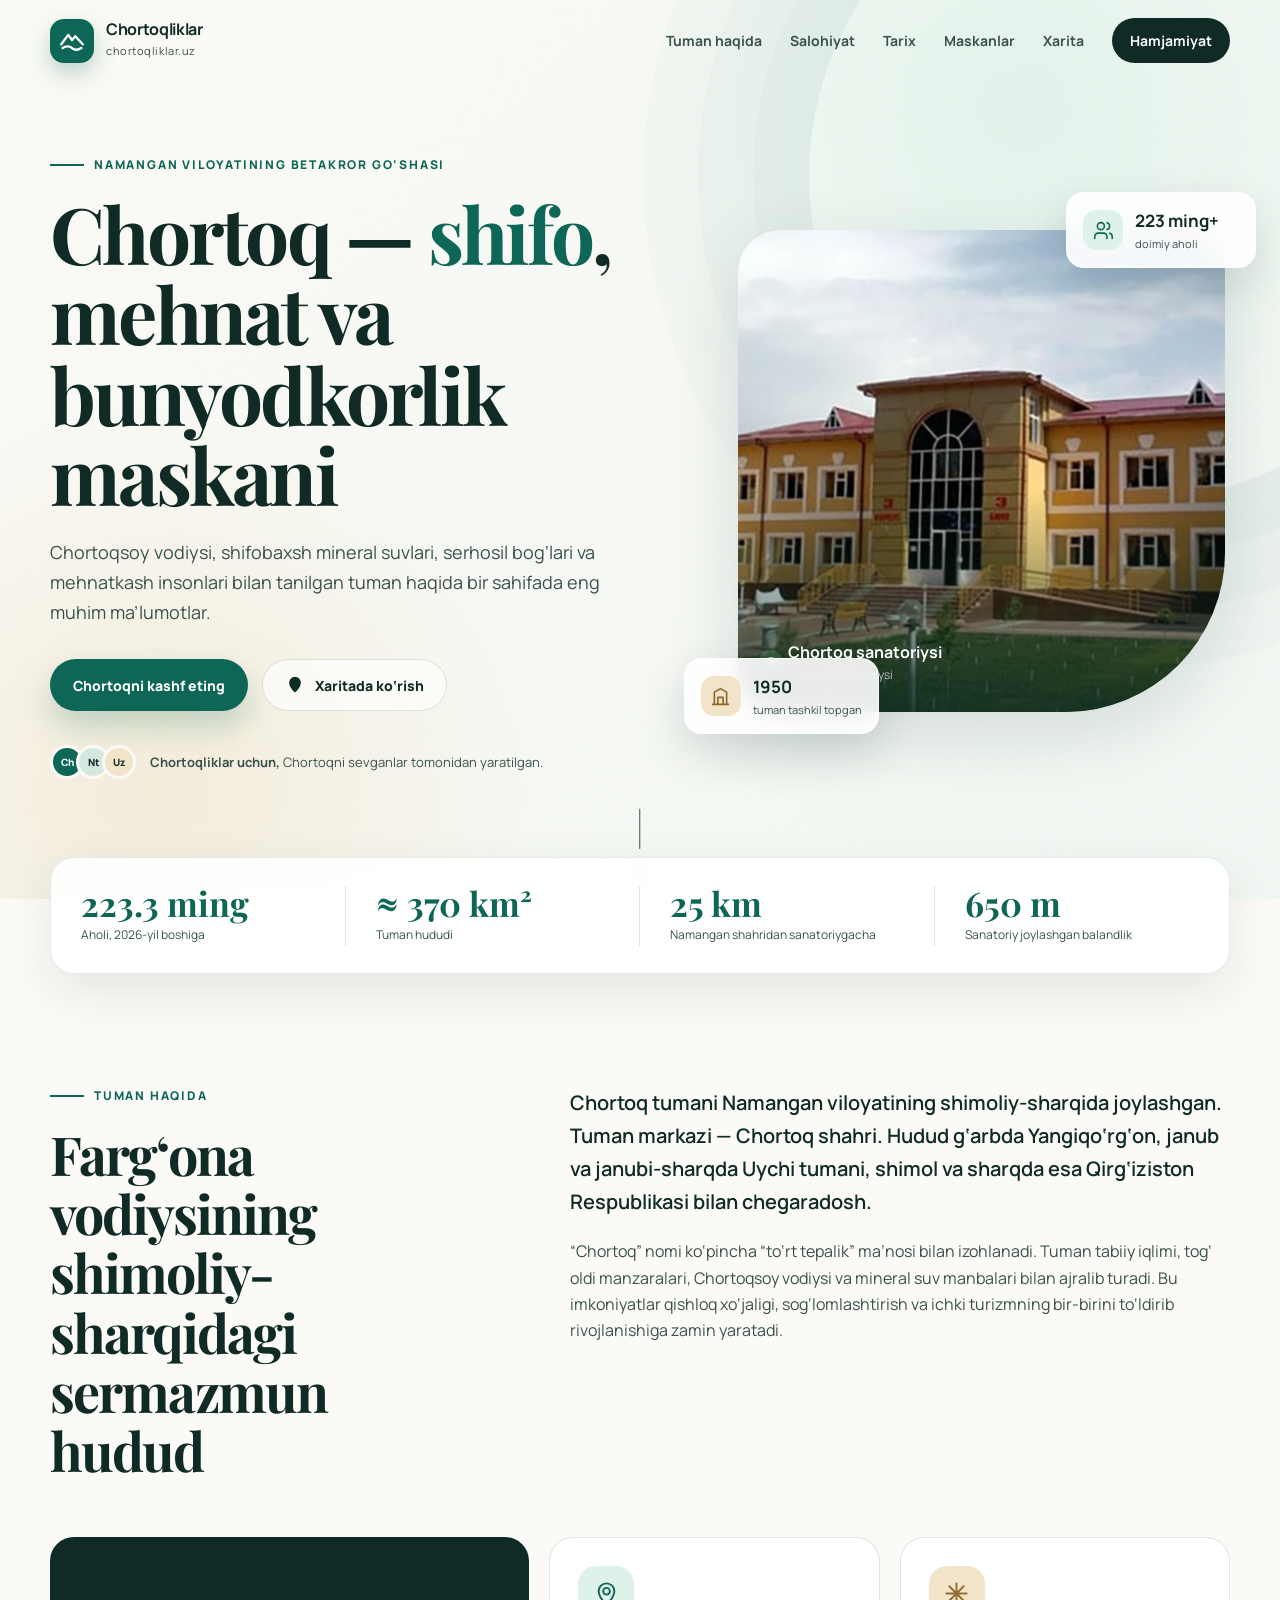
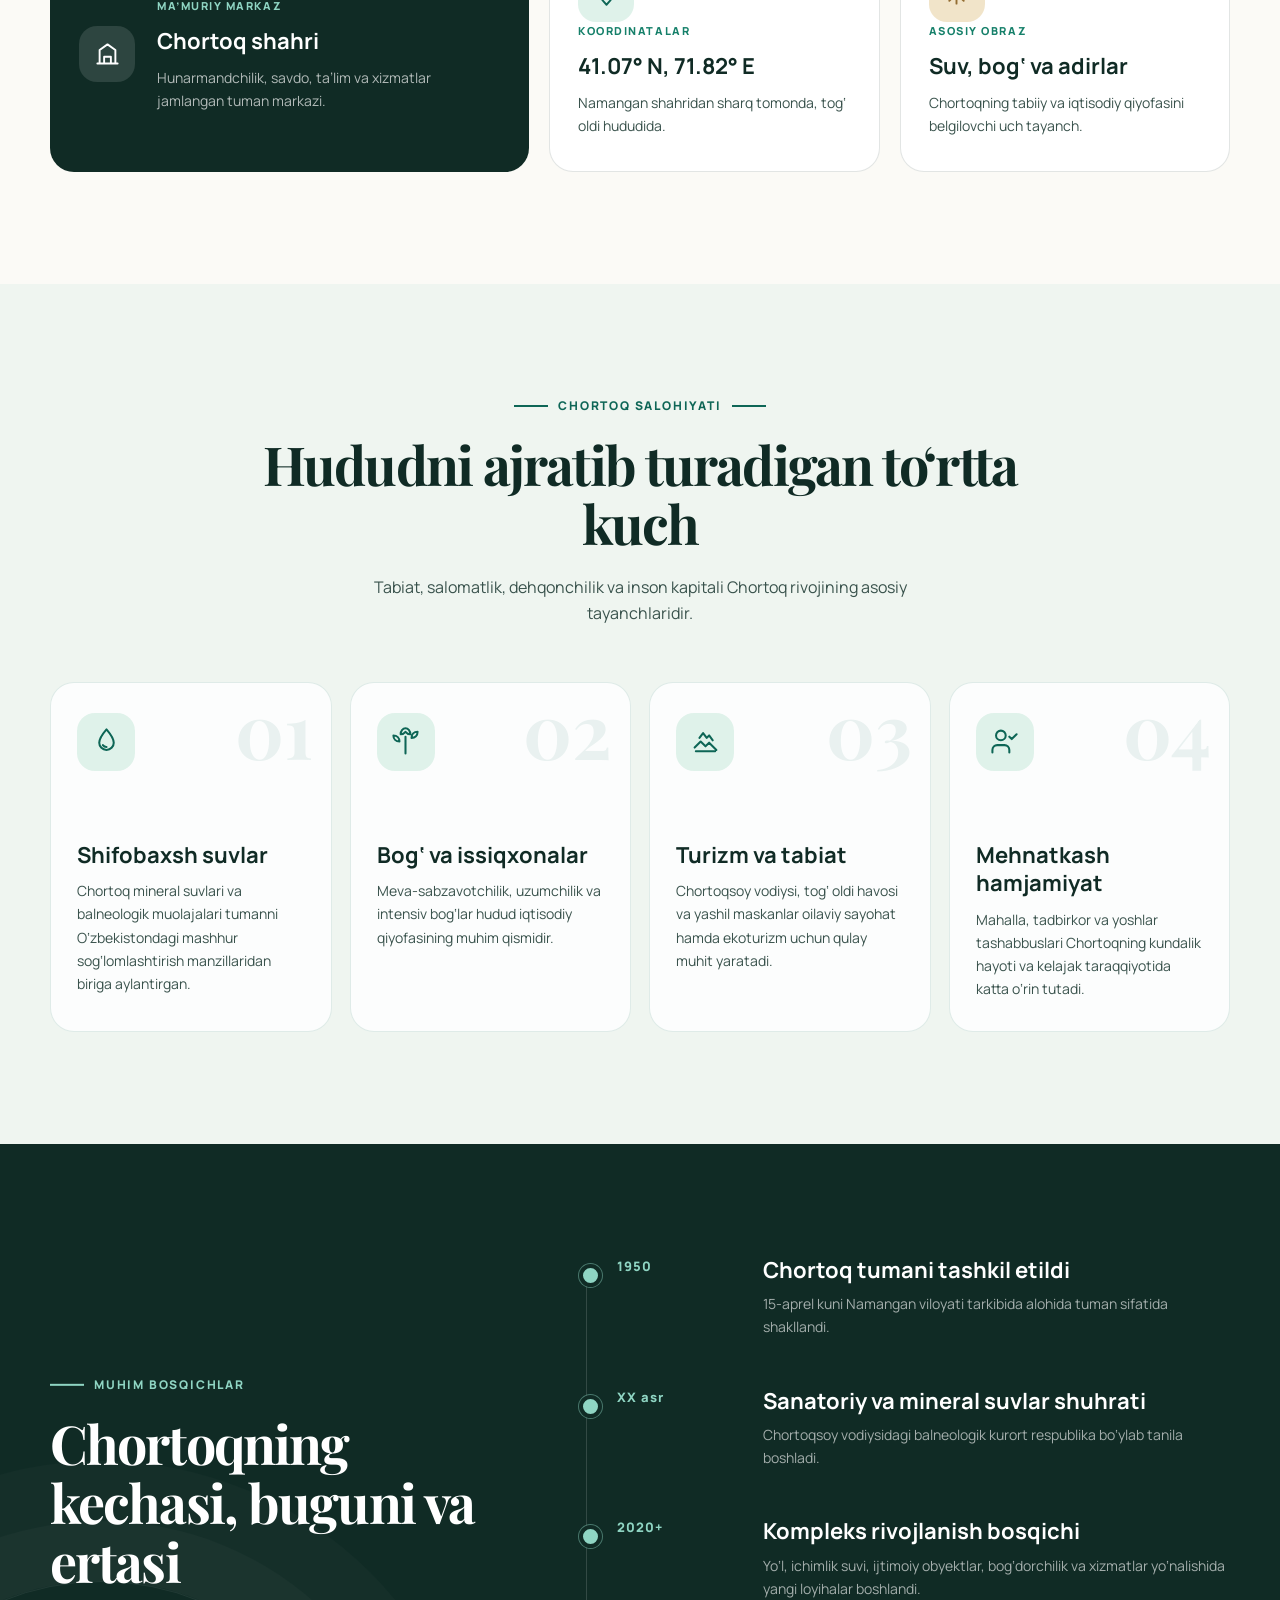
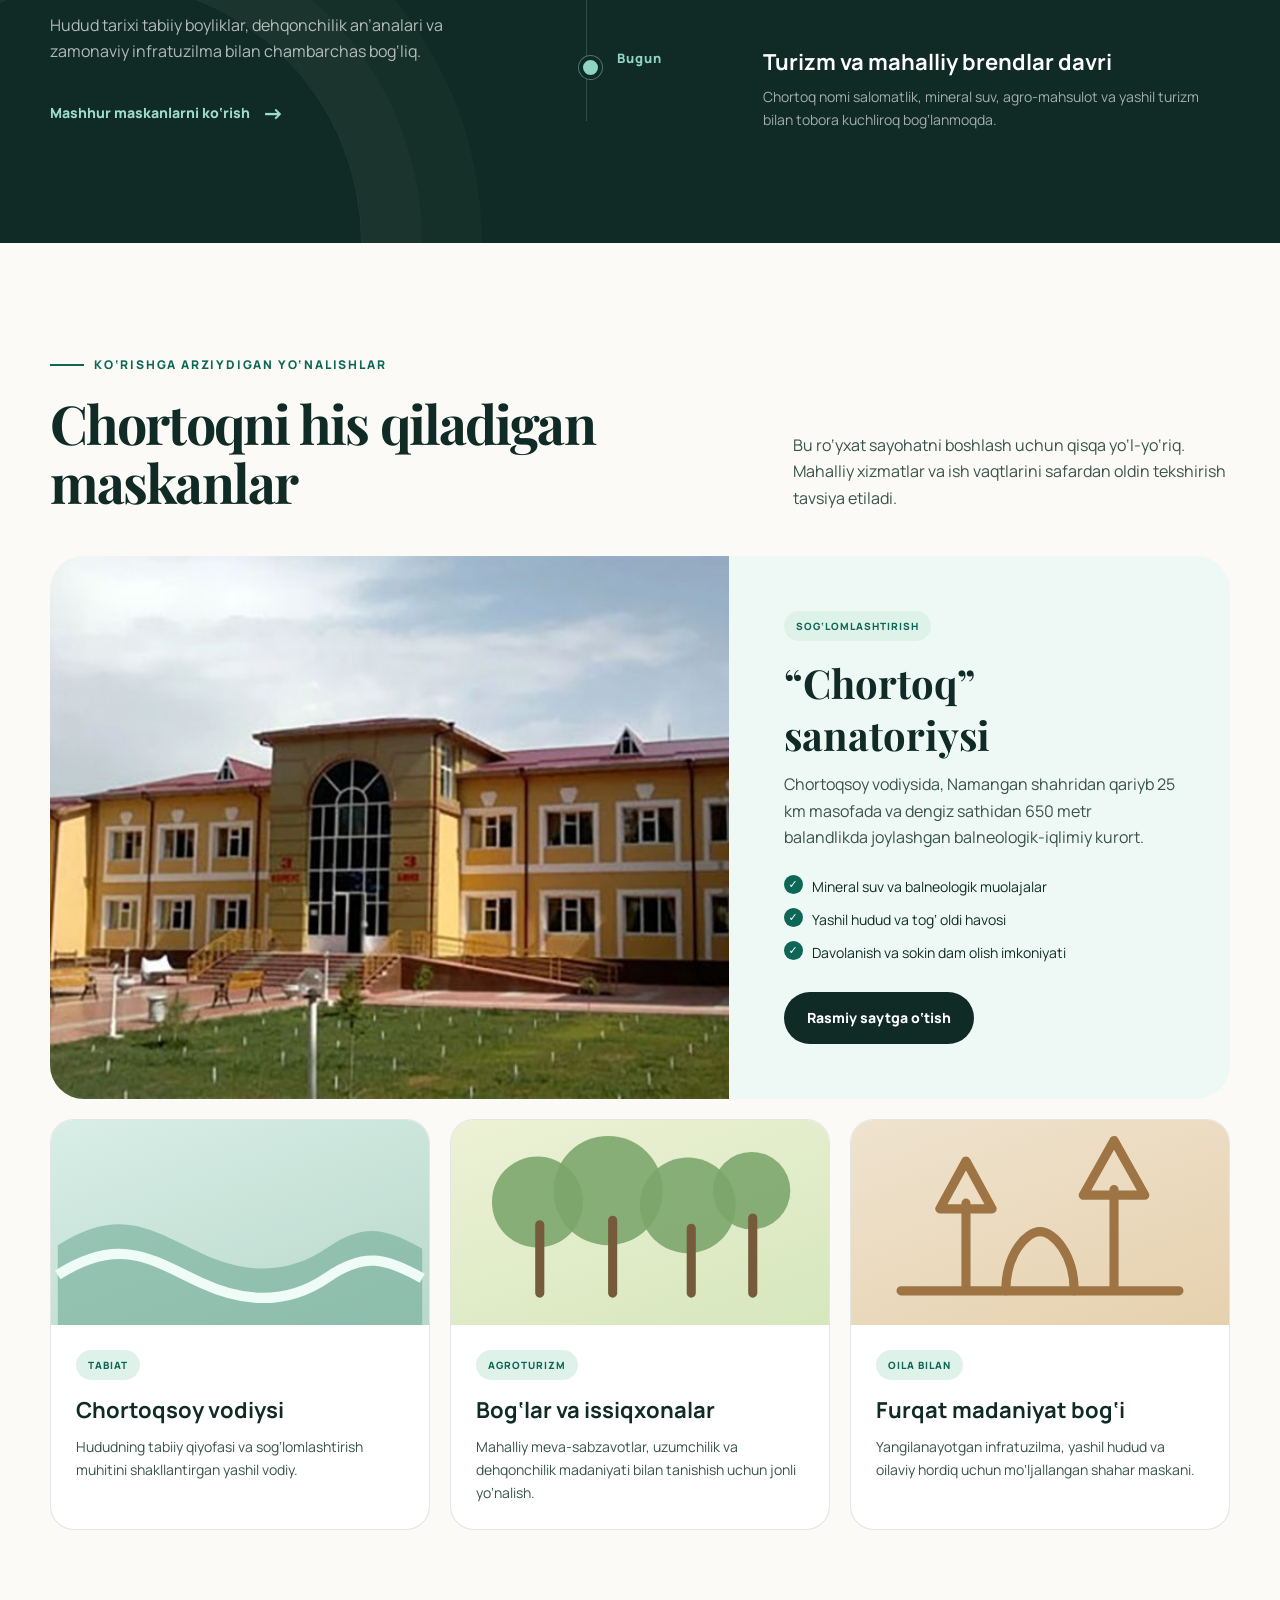
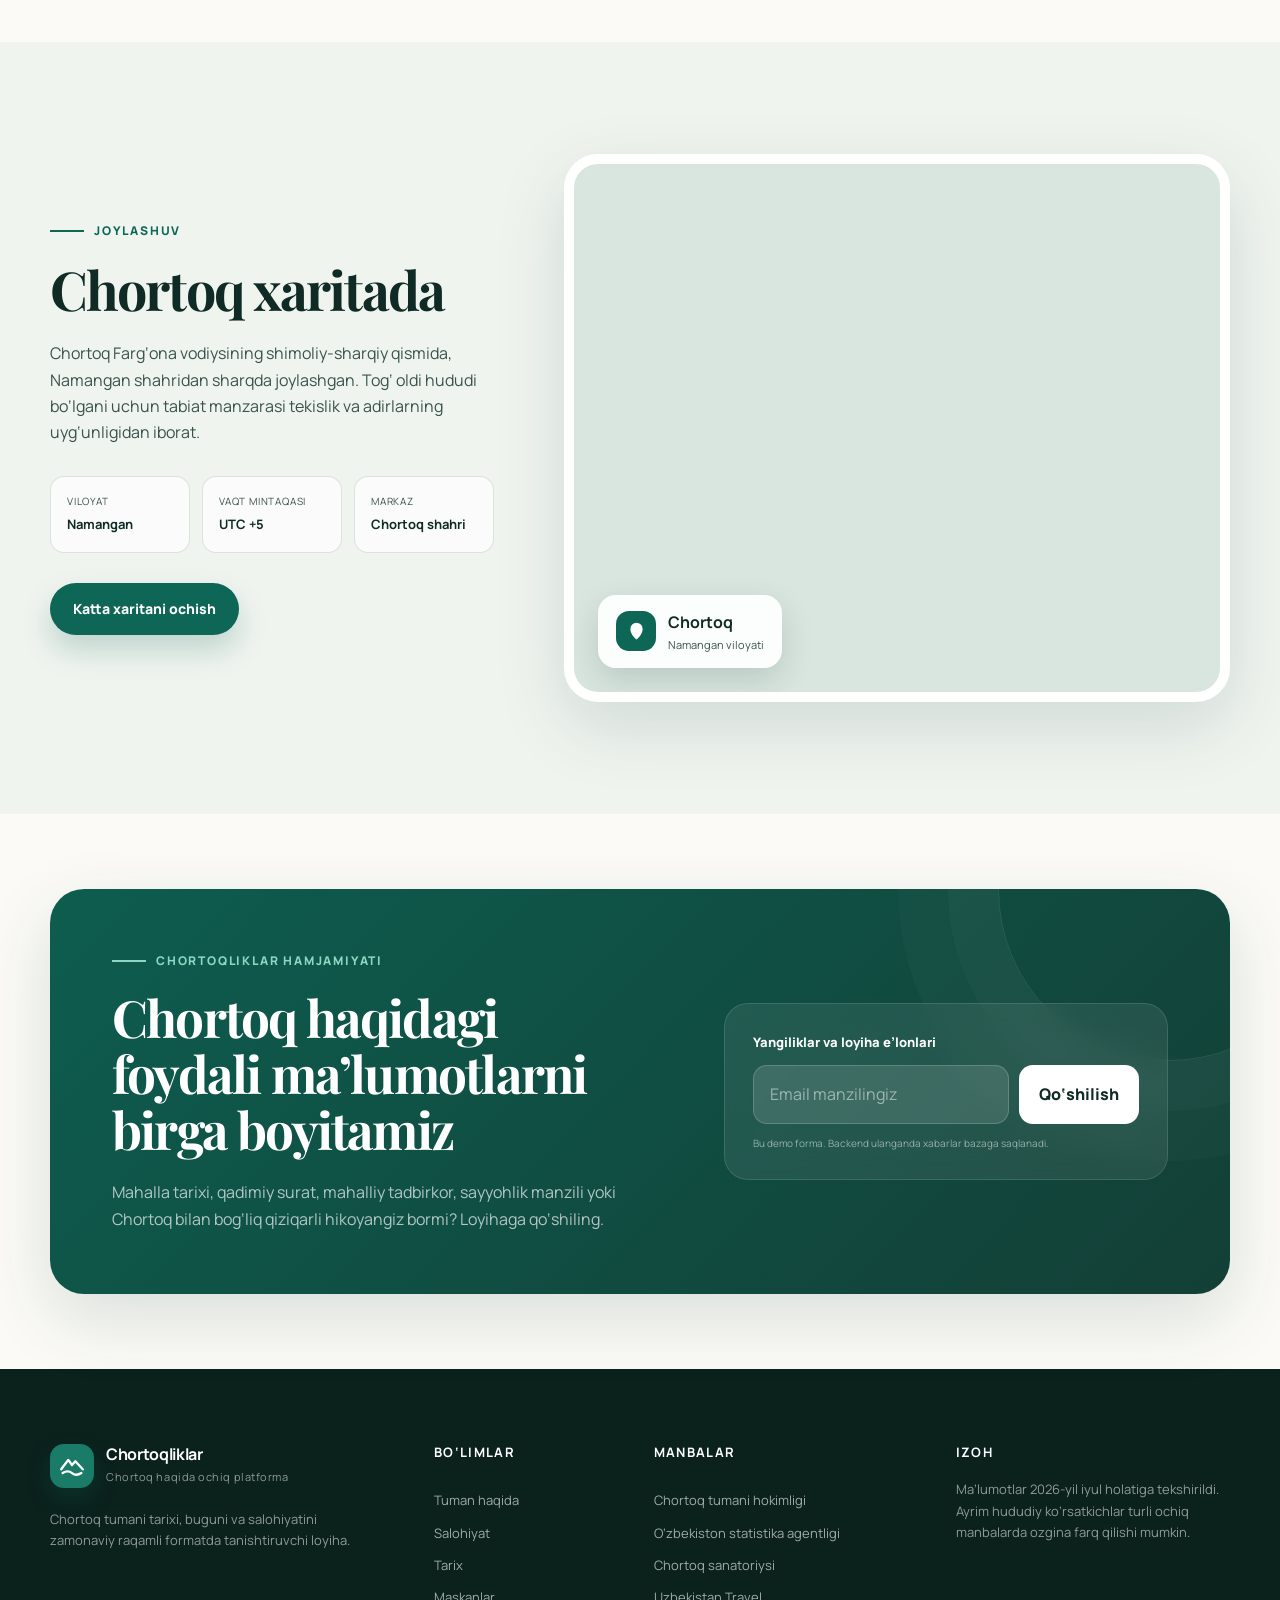
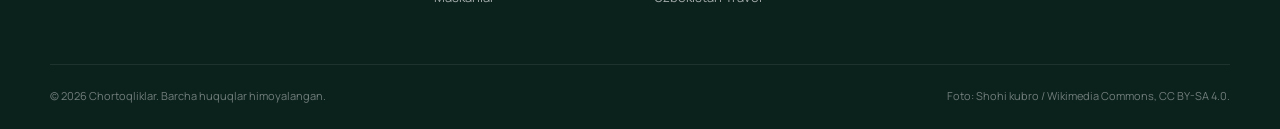
==== index.html @ 61271d11 "Add main functionality and styles for the website - Implement JavaScript for navigation toggle, scro" ====
<!doctype html>
<html lang="uz">
<head>
  <meta charset="utf-8" />
  <meta name="viewport" content="width=device-width, initial-scale=1" />
  <meta name="theme-color" content="#0e5d4f" />
  <meta name="description" content="Chortoq tumani haqida zamonaviy va ishonchli ma'lumotlar: tarix, tabiat, shifobaxsh maskanlar, iqtisodiy salohiyat va xarita." />
  <meta name="keywords" content="Chortoq, Chortoq tumani, Namangan, Chortoq sanatoriysi, Chortoq mineral suvi, chortoqliklar" />
  <meta property="og:title" content="Chortoqliklar — Chortoq tumani haqida" />
  <meta property="og:description" content="To‘rt adir bag‘ridagi shifo, mehnat va bunyodkorlik maskani." />
  <meta property="og:type" content="website" />
  <meta property="og:image" content="assets/chortoq-sanatorium.png" />
  <title>Chortoqliklar — Chortoq tumani</title>
  <link rel="icon" href="assets/favicon.svg" type="image/svg+xml" />
  <link rel="preconnect" href="https://fonts.googleapis.com" />
  <link rel="preconnect" href="https://fonts.gstatic.com" crossorigin />
  <link href="https://fonts.googleapis.com/css2?family=Manrope:wght@400;500;600;700;800&family=Playfair+Display:wght@600;700&display=swap" rel="stylesheet" />
  <link rel="stylesheet" href="styles.css" />
  <script type="application/ld+json">
  {
    "@context": "https://schema.org",
    "@type": "Place",
    "name": "Chortoq tumani",
    "description": "Namangan viloyatidagi tarixiy, agrar va sog‘lomlashtirish salohiyatiga ega tuman.",
    "geo": {
      "@type": "GeoCoordinates",
      "latitude": 41.0692,
      "longitude": 71.8237
    },
    "containedInPlace": {
      "@type": "AdministrativeArea",
      "name": "Namangan viloyati"
    }
  }
  </script>
</head>
<body>
  <a class="skip-link" href="#main">Asosiy qismga o‘tish</a>

  <header class="site-header" id="top">
    <div class="container nav-wrap">
      <a class="brand" href="#top" aria-label="Chortoqliklar bosh sahifa">
        <span class="brand-mark" aria-hidden="true">
          <svg viewBox="0 0 64 64" role="img">
            <path d="M9 39 24 19l8 11 7-8 16 17" fill="none" stroke="currentColor" stroke-width="5" stroke-linecap="round" stroke-linejoin="round"/>
            <path d="M12 47c8-5 14-5 20 0s12 5 20 0" fill="none" stroke="currentColor" stroke-width="5" stroke-linecap="round"/>
          </svg>
        </span>
        <span>
          <strong>Chortoqliklar</strong>
          <small>chortoqliklar.uz</small>
        </span>
      </a>

      <button class="nav-toggle" type="button" aria-label="Menyuni ochish" aria-expanded="false" aria-controls="site-nav">
        <span></span><span></span><span></span>
      </button>

      <nav class="site-nav" id="site-nav" aria-label="Asosiy navigatsiya">
        <a href="#haqida">Tuman haqida</a>
        <a href="#salohiyat">Salohiyat</a>
        <a href="#tarix">Tarix</a>
        <a href="#maskanlar">Maskanlar</a>
        <a href="#xarita">Xarita</a>
        <a class="nav-cta" href="#hamjamiyat">Hamjamiyat</a>
      </nav>
    </div>
  </header>

  <main id="main">
    <section class="hero section" aria-labelledby="hero-title">
      <div class="hero-noise" aria-hidden="true"></div>
      <div class="container hero-grid">
        <div class="hero-copy reveal">
          <div class="eyebrow"><span></span> Namangan viloyatining betakror go‘shasi</div>
          <h1 id="hero-title">Chortoq — <em>shifo</em>, mehnat va bunyodkorlik maskani</h1>
          <p class="hero-lead">
            Chortoqsoy vodiysi, shifobaxsh mineral suvlari, serhosil bog‘lari va mehnatkash insonlari bilan tanilgan tuman haqida bir sahifada eng muhim ma’lumotlar.
          </p>
          <div class="hero-actions">
            <a class="button button-primary" href="#haqida">Chortoqni kashf eting</a>
            <a class="button button-ghost" href="#xarita">
              <svg viewBox="0 0 24 24" aria-hidden="true"><path d="M12 21s7-5.3 7-12A7 7 0 1 0 5 9c0 6.7 7 12 7 12Zm0-9a3 3 0 1 0 0-6 3 3 0 0 0 0 6Z"/></svg>
              Xaritada ko‘rish
            </a>
          </div>
          <div class="hero-note">
            <div class="avatar-stack" aria-hidden="true">
              <span>Ch</span><span>Nt</span><span>Uz</span>
            </div>
            <p><strong>Chortoqliklar uchun,</strong> Chortoqni sevganlar tomonidan yaratilgan.</p>
          </div>
        </div>

        <div class="hero-visual reveal delay-1">
          <div class="photo-frame">
            <img src="assets/chortoq-sanatorium.png" alt="Chortoq sanatoriysi binosi" width="863" height="485" />
            <div class="photo-gradient"></div>
            <div class="photo-caption">
              <span class="caption-dot"></span>
              <div><strong>Chortoq sanatoriysi</strong><small>Chortoqsoy vodiysi</small></div>
            </div>
          </div>
          <div class="floating-card card-population">
            <span class="floating-icon">
              <svg viewBox="0 0 24 24" aria-hidden="true"><path d="M16 21v-2a4 4 0 0 0-4-4H6a4 4 0 0 0-4 4v2M9 11a4 4 0 1 0 0-8 4 4 0 0 0 0 8Zm13 10v-2a4 4 0 0 0-3-3.87M16 3.13a4 4 0 0 1 0 7.75"/></svg>
            </span>
            <span><strong>223 ming+</strong><small>doimiy aholi</small></span>
          </div>
          <div class="floating-card card-founded">
            <span class="floating-icon sand">
              <svg viewBox="0 0 24 24" aria-hidden="true"><path d="M3 21h18M5 21V7l7-4 7 4v14M9 21v-8h6v8"/></svg>
            </span>
            <span><strong>1950</strong><small>tuman tashkil topgan</small></span>
          </div>
        </div>
      </div>
      <div class="hero-scroll" aria-hidden="true"><span></span> pastga</div>
    </section>

    <section class="stats" aria-label="Chortoq qisqa raqamlarda">
      <div class="container stats-grid">
        <article class="stat reveal">
          <span class="stat-number" data-count="223.3" data-suffix=" ming">0</span>
          <p>Aholi, 2026-yil boshiga</p>
        </article>
        <article class="stat reveal delay-1">
          <span class="stat-number" data-count="370" data-prefix="≈ " data-suffix=" km²">0</span>
          <p>Tuman hududi</p>
        </article>
        <article class="stat reveal delay-2">
          <span class="stat-number" data-count="25" data-suffix=" km">0</span>
          <p>Namangan shahridan sanatoriygacha</p>
        </article>
        <article class="stat reveal delay-3">
          <span class="stat-number" data-count="650" data-suffix=" m">0</span>
          <p>Sanatoriy joylashgan balandlik</p>
        </article>
      </div>
    </section>

    <section class="section about" id="haqida">
      <div class="container split-grid">
        <div class="section-heading reveal">
          <div class="eyebrow"><span></span> Tuman haqida</div>
          <h2>Farg‘ona vodiysining shimoliy-sharqidagi sermazmun hudud</h2>
        </div>
        <div class="about-copy reveal delay-1">
          <p class="lead-copy">
            Chortoq tumani Namangan viloyatining shimoliy-sharqida joylashgan. Tuman markazi — Chortoq shahri. Hudud g‘arbda Yangiqo‘rg‘on, janub va janubi-sharqda Uychi tumani, shimol va sharqda esa Qirg‘iziston Respublikasi bilan chegaradosh.
          </p>
          <p>
            “Chortoq” nomi ko‘pincha “to‘rt tepalik” ma’nosi bilan izohlanadi. Tuman tabiiy iqlimi, tog‘ oldi manzaralari, Chortoqsoy vodiysi va mineral suv manbalari bilan ajralib turadi. Bu imkoniyatlar qishloq xo‘jaligi, sog‘lomlashtirish va ichki turizmning bir-birini to‘ldirib rivojlanishiga zamin yaratadi.
          </p>
        </div>
      </div>

      <div class="container profile-grid">
        <article class="profile-card profile-main reveal">
          <div class="profile-icon">
            <svg viewBox="0 0 24 24" aria-hidden="true"><path d="M3 20h18M5 20V8l7-5 7 5v12M9 20v-6h6v6"/></svg>
          </div>
          <div>
            <span class="kicker">Ma’muriy markaz</span>
            <h3>Chortoq shahri</h3>
            <p>Hunarmandchilik, savdo, ta’lim va xizmatlar jamlangan tuman markazi.</p>
          </div>
        </article>
        <article class="profile-card reveal delay-1">
          <div class="profile-icon mint">
            <svg viewBox="0 0 24 24" aria-hidden="true"><path d="M12 22c4-4 7-7.6 7-12A7 7 0 1 0 5 10c0 4.4 3 8 7 12Zm0-9a3 3 0 1 0 0-6 3 3 0 0 0 0 6Z"/></svg>
          </div>
          <span class="kicker">Koordinatalar</span>
          <h3>41.07° N, 71.82° E</h3>
          <p>Namangan shahridan sharq tomonda, tog‘ oldi hududida.</p>
        </article>
        <article class="profile-card reveal delay-2">
          <div class="profile-icon gold">
            <svg viewBox="0 0 24 24" aria-hidden="true"><path d="M12 3v18M3 12h18M5.6 5.6l12.8 12.8M18.4 5.6 5.6 18.4"/></svg>
          </div>
          <span class="kicker">Asosiy obraz</span>
          <h3>Suv, bog‘ va adirlar</h3>
          <p>Chortoqning tabiiy va iqtisodiy qiyofasini belgilovchi uch tayanch.</p>
        </article>
      </div>
    </section>

    <section class="section potential" id="salohiyat">
      <div class="container">
        <div class="center-heading reveal">
          <div class="eyebrow centered"><span></span> Chortoq salohiyati <span></span></div>
          <h2>Hududni ajratib turadigan to‘rtta kuch</h2>
          <p>Tabiat, salomatlik, dehqonchilik va inson kapitali Chortoq rivojining asosiy tayanchlaridir.</p>
        </div>

        <div class="feature-grid">
          <article class="feature-card reveal">
            <div class="feature-number">01</div>
            <div class="feature-icon">
              <svg viewBox="0 0 24 24" aria-hidden="true"><path d="M12 2c3.5 4.1 6 7.4 6 11a6 6 0 1 1-12 0c0-3.6 2.5-6.9 6-11Z"/><path d="M9 15c.7 1 1.7 1.5 3 1.5"/></svg>
            </div>
            <h3>Shifobaxsh suvlar</h3>
            <p>Chortoq mineral suvlari va balneologik muolajalari tumanni O‘zbekistondagi mashhur sog‘lomlashtirish manzillaridan biriga aylantirgan.</p>
          </article>

          <article class="feature-card reveal delay-1">
            <div class="feature-number">02</div>
            <div class="feature-icon">
              <svg viewBox="0 0 24 24" aria-hidden="true"><path d="M12 22V8M7 12c-3 0-5-2-5-5 3 0 5 2 5 5Zm10-3c3 0 5-2 5-5-3 0-5 2-5 5ZM8 6c0-3 2-5 4-5 2 0 4 2 4 5-2 0-3-.7-4-2-1 1.3-2 2-4 2Z"/></svg>
            </div>
            <h3>Bog‘ va issiqxonalar</h3>
            <p>Meva-sabzavotchilik, uzumchilik va intensiv bog‘lar hudud iqtisodiy qiyofasining muhim qismidir.</p>
          </article>

          <article class="feature-card reveal delay-2">
            <div class="feature-number">03</div>
            <div class="feature-icon">
              <svg viewBox="0 0 24 24" aria-hidden="true"><path d="m3 17 5-5 4 4 3-3 6 6M4 20h16M7 9l3-4 3 4 2-2 3 4"/></svg>
            </div>
            <h3>Turizm va tabiat</h3>
            <p>Chortoqsoy vodiysi, tog‘ oldi havosi va yashil maskanlar oilaviy sayohat hamda ekoturizm uchun qulay muhit yaratadi.</p>
          </article>

          <article class="feature-card reveal delay-3">
            <div class="feature-number">04</div>
            <div class="feature-icon">
              <svg viewBox="0 0 24 24" aria-hidden="true"><path d="M16 21v-2a4 4 0 0 0-4-4H6a4 4 0 0 0-4 4v2M9 11a4 4 0 1 0 0-8 4 4 0 0 0 0 8Zm7-3 2 2 4-4"/></svg>
            </div>
            <h3>Mehnatkash hamjamiyat</h3>
            <p>Mahalla, tadbirkor va yoshlar tashabbuslari Chortoqning kundalik hayoti va kelajak taraqqiyotida katta o‘rin tutadi.</p>
          </article>
        </div>
      </div>
    </section>

    <section class="section history" id="tarix">
      <div class="container history-grid">
        <div class="history-intro reveal">
          <div class="eyebrow light"><span></span> Muhim bosqichlar</div>
          <h2>Chortoqning kechasi, buguni va ertasi</h2>
          <p>Hudud tarixi tabiiy boyliklar, dehqonchilik an’analari va zamonaviy infratuzilma bilan chambarchas bog‘liq.</p>
          <a class="text-link" href="#maskanlar">Mashhur maskanlarni ko‘rish <span>→</span></a>
        </div>

        <div class="timeline">
          <article class="timeline-item reveal">
            <span class="timeline-year">1950</span>
            <div>
              <h3>Chortoq tumani tashkil etildi</h3>
              <p>15-aprel kuni Namangan viloyati tarkibida alohida tuman sifatida shakllandi.</p>
            </div>
          </article>
          <article class="timeline-item reveal delay-1">
            <span class="timeline-year">XX asr</span>
            <div>
              <h3>Sanatoriy va mineral suvlar shuhrati</h3>
              <p>Chortoqsoy vodiysidagi balneologik kurort respublika bo‘ylab tanila boshladi.</p>
            </div>
          </article>
          <article class="timeline-item reveal delay-2">
            <span class="timeline-year">2020+</span>
            <div>
              <h3>Kompleks rivojlanish bosqichi</h3>
              <p>Yo‘l, ichimlik suvi, ijtimoiy obyektlar, bog‘dorchilik va xizmatlar yo‘nalishida yangi loyihalar boshlandi.</p>
            </div>
          </article>
          <article class="timeline-item reveal delay-3">
            <span class="timeline-year">Bugun</span>
            <div>
              <h3>Turizm va mahalliy brendlar davri</h3>
              <p>Chortoq nomi salomatlik, mineral suv, agro-mahsulot va yashil turizm bilan tobora kuchliroq bog‘lanmoqda.</p>
            </div>
          </article>
        </div>
      </div>
    </section>

    <section class="section places" id="maskanlar">
      <div class="container">
        <div class="section-heading inline-heading reveal">
          <div>
            <div class="eyebrow"><span></span> Ko‘rishga arziydigan yo‘nalishlar</div>
            <h2>Chortoqni his qiladigan maskanlar</h2>
          </div>
          <p>Bu ro‘yxat sayohatni boshlash uchun qisqa yo‘l-yo‘riq. Mahalliy xizmatlar va ish vaqtlarini safardan oldin tekshirish tavsiya etiladi.</p>
        </div>

        <article class="sanatorium-feature reveal">
          <div class="sanatorium-image">
            <img src="assets/chortoq-sanatorium.png" alt="Chortoq sanatoriysi hovlisi va asosiy bino" loading="lazy" width="863" height="485" />
          </div>
          <div class="sanatorium-copy">
            <span class="place-tag">Sog‘lomlashtirish</span>
            <h3>“Chortoq” sanatoriysi</h3>
            <p>Chortoqsoy vodiysida, Namangan shahridan qariyb 25 km masofada va dengiz sathidan 650 metr balandlikda joylashgan balneologik-iqlimiy kurort.</p>
            <ul class="check-list">
              <li>Mineral suv va balneologik muolajalar</li>
              <li>Yashil hudud va tog‘ oldi havosi</li>
              <li>Davolanish va sokin dam olish imkoniyati</li>
            </ul>
            <a class="button button-dark" href="https://www.chortoqsan.uz/" target="_blank" rel="noopener">Rasmiy saytga o‘tish</a>
          </div>
        </article>

        <div class="place-grid">
          <article class="place-card reveal">
            <div class="place-art river" aria-hidden="true">
              <svg viewBox="0 0 320 180"><path d="M0 110c55-35 83-13 126 7s79 17 111-5 51-17 83 1v67H0Z"/><path d="M0 136c55-35 83-13 126 7s79 17 111-5 51-17 83 1" fill="none"/></svg>
            </div>
            <div class="place-content">
              <span class="place-tag">Tabiat</span>
              <h3>Chortoqsoy vodiysi</h3>
              <p>Hududning tabiiy qiyofasi va sog‘lomlashtirish muhitini shakllantirgan yashil vodiy.</p>
            </div>
          </article>

          <article class="place-card reveal delay-1">
            <div class="place-art orchard" aria-hidden="true">
              <svg viewBox="0 0 320 180"><circle cx="70" cy="72" r="40"/><circle cx="132" cy="62" r="48"/><circle cx="202" cy="75" r="42"/><circle cx="258" cy="62" r="34"/><path d="M72 92v60M136 88v64M205 95v57M259 86v66"/></svg>
            </div>
            <div class="place-content">
              <span class="place-tag">Agroturizm</span>
              <h3>Bog‘lar va issiqxonalar</h3>
              <p>Mahalliy meva-sabzavotlar, uzumchilik va dehqonchilik madaniyati bilan tanishish uchun jonli yo‘nalish.</p>
            </div>
          </article>

          <article class="place-card reveal delay-2">
            <div class="place-art park" aria-hidden="true">
              <svg viewBox="0 0 320 180"><path d="M38 150h244M95 150V73M225 150V61M72 78h46l-23-42-23 42Zm126-12h54l-27-48-27 48Z"/><path d="M130 150c0-32 18-52 30-52s30 20 30 52"/></svg>
            </div>
            <div class="place-content">
              <span class="place-tag">Oila bilan</span>
              <h3>Furqat madaniyat bog‘i</h3>
              <p>Yangilanayotgan infratuzilma, yashil hudud va oilaviy hordiq uchun mo‘ljallangan shahar maskani.</p>
            </div>
          </article>
        </div>
      </div>
    </section>

    <section class="section map-section" id="xarita">
      <div class="container map-grid">
        <div class="map-copy reveal">
          <div class="eyebrow"><span></span> Joylashuv</div>
          <h2>Chortoq xaritada</h2>
          <p>Chortoq Farg‘ona vodiysining shimoliy-sharqiy qismida, Namangan shahridan sharqda joylashgan. Tog‘ oldi hududi bo‘lgani uchun tabiat manzarasi tekislik va adirlarning uyg‘unligidan iborat.</p>
          <div class="map-facts">
            <div><span>Viloyat</span><strong>Namangan</strong></div>
            <div><span>Vaqt mintaqasi</span><strong>UTC +5</strong></div>
            <div><span>Markaz</span><strong>Chortoq shahri</strong></div>
          </div>
          <a class="button button-primary" href="https://www.openstreetmap.org/?mlat=41.0692&mlon=71.8237#map=12/41.0692/71.8237" target="_blank" rel="noopener">Katta xaritani ochish</a>
        </div>
        <div class="map-frame reveal delay-1">
          <iframe title="Chortoq xaritasi" loading="lazy" src="https://www.openstreetmap.org/export/embed.html?bbox=71.735%2C40.995%2C71.915%2C41.145&amp;layer=mapnik&amp;marker=41.0692%2C71.8237"></iframe>
          <div class="map-label">
            <span class="map-pin">
              <svg viewBox="0 0 24 24" aria-hidden="true"><path d="M12 21s7-5.3 7-12A7 7 0 1 0 5 9c0 6.7 7 12 7 12Zm0-9a3 3 0 1 0 0-6 3 3 0 0 0 0 6Z"/></svg>
            </span>
            <span><strong>Chortoq</strong><small>Namangan viloyati</small></span>
          </div>
        </div>
      </div>
    </section>

    <section class="section community" id="hamjamiyat">
      <div class="container community-card reveal">
        <div>
          <div class="eyebrow light"><span></span> Chortoqliklar hamjamiyati</div>
          <h2>Chortoq haqidagi foydali ma’lumotlarni birga boyitamiz</h2>
          <p>Mahalla tarixi, qadimiy surat, mahalliy tadbirkor, sayyohlik manzili yoki Chortoq bilan bog‘liq qiziqarli hikoyangiz bormi? Loyihaga qo‘shiling.</p>
        </div>
        <form class="community-form" id="community-form" novalidate>
          <label for="email">Yangiliklar va loyiha e’lonlari</label>
          <div class="input-row">
            <input id="email" name="email" type="email" autocomplete="email" placeholder="Email manzilingiz" required />
            <button type="submit">Qo‘shilish</button>
          </div>
          <small>Bu demo forma. Backend ulanganda xabarlar bazaga saqlanadi.</small>
        </form>
      </div>
    </section>
  </main>

  <footer class="site-footer">
    <div class="container footer-grid">
      <div class="footer-brand">
        <a class="brand brand-light" href="#top">
          <span class="brand-mark" aria-hidden="true">
            <svg viewBox="0 0 64 64"><path d="M9 39 24 19l8 11 7-8 16 17" fill="none" stroke="currentColor" stroke-width="5" stroke-linecap="round" stroke-linejoin="round"/><path d="M12 47c8-5 14-5 20 0s12 5 20 0" fill="none" stroke="currentColor" stroke-width="5" stroke-linecap="round"/></svg>
          </span>
          <span><strong>Chortoqliklar</strong><small>Chortoq haqida ochiq platforma</small></span>
        </a>
        <p>Chortoq tumani tarixi, buguni va salohiyatini zamonaviy raqamli formatda tanishtiruvchi loyiha.</p>
      </div>

      <div class="footer-links">
        <h3>Bo‘limlar</h3>
        <a href="#haqida">Tuman haqida</a>
        <a href="#salohiyat">Salohiyat</a>
        <a href="#tarix">Tarix</a>
        <a href="#maskanlar">Maskanlar</a>
      </div>

      <div class="footer-links">
        <h3>Manbalar</h3>
        <a href="https://gov.uz/oz/chortoq" target="_blank" rel="noopener">Chortoq tumani hokimligi</a>
        <a href="https://api.siat.stat.uz/media/uploads/sdmx/sdmx_data_246.pdf" target="_blank" rel="noopener">O‘zbekiston statistika agentligi</a>
        <a href="https://www.chortoqsan.uz/" target="_blank" rel="noopener">Chortoq sanatoriysi</a>
        <a href="https://uzbekistan.travel/uz/o/ozbekistonning-shifo-maskanlari/" target="_blank" rel="noopener">Uzbekistan Travel</a>
      </div>

      <div class="footer-meta">
        <h3>Izoh</h3>
        <p>Ma’lumotlar 2026-yil iyul holatiga tekshirildi. Ayrim hududiy ko‘rsatkichlar turli ochiq manbalarda ozgina farq qilishi mumkin.</p>
      </div>
    </div>
    <div class="container footer-bottom">
      <p>© <span id="current-year"></span> Chortoqliklar. Barcha huquqlar himoyalangan.</p>
      <p>Foto: Shohi kubro / Wikimedia Commons, CC BY-SA 4.0.</p>
    </div>
  </footer>

  <button class="back-to-top" type="button" aria-label="Yuqoriga qaytish">
    <svg viewBox="0 0 24 24" aria-hidden="true"><path d="m18 15-6-6-6 6"/></svg>
  </button>
  <div class="toast" role="status" aria-live="polite"></div>

  <script src="script.js"></script>
</body>
</html>
---- styles.css ----
:root {
  --ink: #102b25;
  --ink-soft: #39524c;
  --green: #0e6656;
  --green-2: #16806a;
  --mint: #dff2ea;
  --mint-2: #eef8f4;
  --sand: #f1e4c9;
  --gold: #cfa35d;
  --paper: #fbfaf6;
  --white: #ffffff;
  --line: rgba(16, 43, 37, 0.12);
  --shadow: 0 24px 70px rgba(14, 66, 55, 0.14);
  --radius-sm: 16px;
  --radius-md: 24px;
  --radius-lg: 34px;
  --container: 1180px;
}

* { box-sizing: border-box; }
html { scroll-behavior: smooth; }
body {
  margin: 0;
  font-family: "Manrope", system-ui, -apple-system, BlinkMacSystemFont, "Segoe UI", sans-serif;
  background: var(--paper);
  color: var(--ink);
  line-height: 1.65;
  overflow-x: hidden;
}
body.nav-open { overflow: hidden; }
img { display: block; max-width: 100%; }
a { color: inherit; text-decoration: none; }
button, input { font: inherit; }
button { cursor: pointer; }
svg { display: block; }

.skip-link {
  position: fixed;
  left: 16px;
  top: -60px;
  z-index: 1000;
  padding: 12px 16px;
  border-radius: 10px;
  background: var(--ink);
  color: #fff;
  transition: top .2s ease;
}
.skip-link:focus { top: 16px; }

.container {
  width: min(var(--container), calc(100% - 40px));
  margin-inline: auto;
}
.section { padding: 112px 0; }

.site-header {
  position: fixed;
  inset: 0 0 auto 0;
  z-index: 100;
  padding: 18px 0;
  transition: background .25s ease, box-shadow .25s ease, padding .25s ease;
}
.site-header.scrolled {
  padding: 10px 0;
  background: rgba(251, 250, 246, .9);
  box-shadow: 0 10px 35px rgba(16, 43, 37, .08);
  backdrop-filter: blur(18px);
}
.nav-wrap { display: flex; align-items: center; justify-content: space-between; gap: 28px; }
.brand { display: inline-flex; align-items: center; gap: 12px; min-width: max-content; }
.brand-mark {
  width: 44px;
  height: 44px;
  display: grid;
  place-items: center;
  border-radius: 14px;
  background: var(--green);
  color: #fff;
  box-shadow: 0 10px 22px rgba(14, 102, 86, .25);
}
.brand-mark svg { width: 30px; height: 30px; }
.brand strong { display: block; font-size: 16px; line-height: 1.1; letter-spacing: -.02em; }
.brand small { display: block; margin-top: 4px; color: var(--ink-soft); font-size: 11px; letter-spacing: .05em; }
.site-nav { display: flex; align-items: center; gap: 28px; font-size: 14px; font-weight: 700; }
.site-nav a { position: relative; color: var(--ink-soft); transition: color .2s ease; }
.site-nav a:not(.nav-cta)::after {
  content: "";
  position: absolute;
  left: 0;
  right: 100%;
  bottom: -7px;
  height: 2px;
  background: var(--green);
  transition: right .25s ease;
}
.site-nav a:hover, .site-nav a.active { color: var(--green); }
.site-nav a:hover::after, .site-nav a.active::after { right: 0; }
.nav-cta { padding: 11px 18px; border-radius: 999px; background: var(--ink); color: #fff !important; }
.nav-toggle { display: none; width: 44px; height: 44px; padding: 10px; border: 0; border-radius: 12px; background: var(--white); }
.nav-toggle span { display: block; height: 2px; margin: 5px 0; background: var(--ink); transition: .2s ease; }

.hero {
  position: relative;
  min-height: 850px;
  display: flex;
  align-items: center;
  padding-top: 155px;
  padding-bottom: 120px;
  overflow: hidden;
  background:
    radial-gradient(circle at 80% 12%, rgba(223, 242, 234, .9), transparent 32%),
    radial-gradient(circle at 12% 88%, rgba(241, 228, 201, .62), transparent 28%),
    linear-gradient(135deg, #fbfaf6 0%, #f2f7f3 100%);
}
.hero::before {
  content: "";
  position: absolute;
  width: 650px;
  height: 650px;
  border: 1px solid rgba(14, 102, 86, .08);
  border-radius: 50%;
  right: -180px;
  top: -150px;
  box-shadow:
    0 0 0 55px rgba(14, 102, 86, .025),
    0 0 0 110px rgba(14, 102, 86, .02),
    0 0 0 165px rgba(14, 102, 86, .015);
}
.hero-noise {
  position: absolute;
  inset: 0;
  opacity: .14;
  pointer-events: none;
  background-image: url("data:image/svg+xml,%3Csvg xmlns='http://www.w3.org/2000/svg' width='100' height='100' viewBox='0 0 100 100'%3E%3Cfilter id='n'%3E%3CfeTurbulence type='fractalNoise' baseFrequency='.75' numOctaves='2' stitchTiles='stitch'/%3E%3C/filter%3E%3Crect width='100%25' height='100%25' filter='url(%23n)' opacity='.12'/%3E%3C/svg%3E");
}
.hero-grid { position: relative; z-index: 1; display: grid; grid-template-columns: 1.05fr .95fr; align-items: center; gap: 80px; }
.eyebrow { display: flex; align-items: center; gap: 10px; margin-bottom: 18px; color: var(--green); font-size: 12px; font-weight: 800; text-transform: uppercase; letter-spacing: .15em; }
.eyebrow span { width: 34px; height: 2px; background: currentColor; }
.eyebrow.centered { justify-content: center; }
.eyebrow.light { color: #8fd5c3; }
h1, h2, h3, p { margin-top: 0; }
h1, h2 { font-family: "Playfair Display", Georgia, serif; letter-spacing: -.035em; }
h1 { max-width: 720px; margin-bottom: 24px; font-size: clamp(52px, 6.1vw, 86px); line-height: 1.03; }
h1 em { color: var(--green); font-style: normal; }
h2 { margin-bottom: 22px; font-size: clamp(38px, 4.2vw, 60px); line-height: 1.1; }
h3 { margin-bottom: 10px; font-size: 22px; line-height: 1.3; }
.hero-lead { max-width: 650px; margin-bottom: 32px; color: var(--ink-soft); font-size: 18px; }
.hero-actions { display: flex; flex-wrap: wrap; gap: 14px; }
.button {
  display: inline-flex;
  align-items: center;
  justify-content: center;
  gap: 10px;
  min-height: 52px;
  padding: 13px 22px;
  border-radius: 999px;
  border: 1px solid transparent;
  font-size: 14px;
  font-weight: 800;
  transition: transform .2s ease, background .2s ease, box-shadow .2s ease;
}
.button:hover { transform: translateY(-2px); }
.button-primary { background: var(--green); color: #fff; box-shadow: 0 15px 30px rgba(14, 102, 86, .22); }
.button-primary:hover { background: #0a584a; }
.button-ghost { border-color: var(--line); background: rgba(255,255,255,.62); color: var(--ink); }
.button-ghost svg, .button-dark svg { width: 20px; fill: currentColor; }
.button-dark { background: var(--ink); color: #fff; }
.hero-note { display: flex; align-items: center; gap: 14px; margin-top: 34px; color: var(--ink-soft); font-size: 13px; }
.hero-note p { margin: 0; }
.avatar-stack { display: flex; }
.avatar-stack span { width: 34px; height: 34px; display: grid; place-items: center; margin-left: -8px; border: 3px solid var(--paper); border-radius: 50%; background: var(--sand); color: var(--ink); font-size: 10px; font-weight: 800; }
.avatar-stack span:first-child { margin-left: 0; background: var(--green); color: white; }
.avatar-stack span:nth-child(2) { background: #d5e8df; }

.hero-visual { position: relative; min-height: 550px; }
.photo-frame { position: absolute; inset: 38px 5px 30px 30px; overflow: hidden; border-radius: 42px 42px 160px 42px; box-shadow: var(--shadow); background: #ccdcd5; }
.photo-frame img { width: 100%; height: 100%; object-fit: cover; transform: scale(1.03); }
.photo-gradient { position: absolute; inset: 0; background: linear-gradient(to top, rgba(8, 42, 34, .82), transparent 46%); }
.photo-caption { position: absolute; left: 28px; bottom: 27px; display: flex; align-items: center; gap: 12px; color: white; }
.caption-dot { width: 10px; height: 10px; border-radius: 50%; background: #8cd4bd; box-shadow: 0 0 0 7px rgba(140, 212, 189, .18); }
.photo-caption strong, .photo-caption small { display: block; }
.photo-caption strong { font-size: 16px; }
.photo-caption small { color: rgba(255,255,255,.72); font-size: 12px; }
.floating-card { position: absolute; z-index: 2; display: flex; align-items: center; gap: 12px; min-width: 190px; padding: 14px 16px; border: 1px solid rgba(255,255,255,.7); border-radius: 18px; background: rgba(255,255,255,.9); box-shadow: 0 18px 45px rgba(16, 43, 37, .15); backdrop-filter: blur(12px); }
.floating-card strong, .floating-card small { display: block; }
.floating-card strong { font-size: 17px; }
.floating-card small { color: var(--ink-soft); font-size: 11px; }
.floating-icon { width: 40px; height: 40px; display: grid; place-items: center; border-radius: 13px; background: var(--mint); color: var(--green); }
.floating-icon.sand { background: var(--sand); color: #8b6426; }
.floating-icon svg { width: 21px; fill: none; stroke: currentColor; stroke-width: 1.8; stroke-linecap: round; stroke-linejoin: round; }
.card-population { top: 0; right: -26px; }
.card-founded { left: -24px; bottom: 8px; }
.hero-scroll { position: absolute; left: 50%; bottom: 34px; display: flex; align-items: center; gap: 10px; color: var(--ink-soft); font-size: 10px; letter-spacing: .16em; text-transform: uppercase; transform: translateX(-50%) rotate(90deg); transform-origin: center; }
.hero-scroll span { width: 40px; height: 1px; background: var(--ink-soft); }

.stats { position: relative; z-index: 3; margin-top: -42px; }
.stats-grid { display: grid; grid-template-columns: repeat(4, 1fr); overflow: hidden; border: 1px solid rgba(14, 102, 86, .12); border-radius: 24px; background: rgba(255,255,255,.92); box-shadow: 0 18px 50px rgba(16,43,37,.09); backdrop-filter: blur(16px); }
.stat { position: relative; padding: 28px 30px; }
.stat:not(:last-child)::after { content: ""; position: absolute; right: 0; top: 24%; bottom: 24%; width: 1px; background: var(--line); }
.stat-number { display: block; margin-bottom: 5px; color: var(--green); font-family: "Playfair Display", Georgia, serif; font-size: 34px; font-weight: 700; line-height: 1; }
.stat p { margin: 0; color: var(--ink-soft); font-size: 12px; }

.split-grid { display: grid; grid-template-columns: .8fr 1.2fr; gap: 80px; align-items: start; }
.section-heading h2 { margin-bottom: 0; }
.about-copy p { color: var(--ink-soft); }
.lead-copy { color: var(--ink) !important; font-size: 20px; font-weight: 600; line-height: 1.65; }
.profile-grid { display: grid; grid-template-columns: 1.45fr 1fr 1fr; gap: 20px; margin-top: 58px; }
.profile-card { min-height: 235px; padding: 28px; border: 1px solid var(--line); border-radius: var(--radius-md); background: #fff; transition: transform .25s ease, box-shadow .25s ease; }
.profile-card:hover { transform: translateY(-6px); box-shadow: 0 20px 48px rgba(16,43,37,.09); }
.profile-main { display: grid; grid-template-columns: auto 1fr; align-items: center; gap: 22px; background: var(--ink); color: #fff; }
.profile-card p { margin: 0; color: var(--ink-soft); font-size: 14px; }
.profile-main p { color: rgba(255,255,255,.68); }
.profile-icon { width: 56px; height: 56px; display: grid; place-items: center; border-radius: 18px; background: rgba(255,255,255,.12); color: #fff; }
.profile-icon.mint { background: var(--mint); color: var(--green); }
.profile-icon.gold { background: var(--sand); color: #936d32; }
.profile-icon svg { width: 27px; fill: none; stroke: currentColor; stroke-width: 1.7; stroke-linecap: round; stroke-linejoin: round; }
.kicker { display: block; margin-bottom: 12px; color: var(--green-2); font-size: 11px; font-weight: 800; letter-spacing: .14em; text-transform: uppercase; }
.profile-main .kicker { color: #8fd5c3; }

.potential { background: #eff5f0; }
.center-heading { max-width: 760px; margin: 0 auto 55px; text-align: center; }
.center-heading p { max-width: 640px; margin: 0 auto; color: var(--ink-soft); }
.feature-grid { display: grid; grid-template-columns: repeat(4, 1fr); gap: 18px; }
.feature-card { position: relative; min-height: 350px; padding: 30px 26px; overflow: hidden; border: 1px solid rgba(14,102,86,.12); border-radius: var(--radius-md); background: rgba(255,255,255,.82); transition: transform .25s ease, background .25s ease, box-shadow .25s ease; }
.feature-card:hover { transform: translateY(-8px); background: #fff; box-shadow: 0 24px 50px rgba(16,43,37,.1); }
.feature-number { position: absolute; right: 18px; top: 8px; color: rgba(14,102,86,.08); font-family: "Playfair Display", serif; font-size: 76px; font-weight: 700; line-height: 1; }
.feature-icon { position: relative; z-index: 1; width: 58px; height: 58px; display: grid; place-items: center; margin-bottom: 70px; border-radius: 18px; background: var(--mint); color: var(--green); }
.feature-icon svg { width: 29px; fill: none; stroke: currentColor; stroke-width: 1.7; stroke-linecap: round; stroke-linejoin: round; }
.feature-card p { margin: 0; color: var(--ink-soft); font-size: 14px; }

.history { position: relative; overflow: hidden; background: var(--ink); color: #fff; }
.history::before { content: ""; position: absolute; width: 520px; height: 520px; left: -160px; bottom: -260px; border: 1px solid rgba(255,255,255,.07); border-radius: 50%; box-shadow: 0 0 0 60px rgba(255,255,255,.025), 0 0 0 120px rgba(255,255,255,.02); }
.history-grid { position: relative; display: grid; grid-template-columns: .8fr 1.2fr; gap: 95px; }
.history-intro { position: sticky; top: 130px; align-self: start; }
.history-intro p { color: rgba(255,255,255,.68); }
.text-link { display: inline-flex; align-items: center; gap: 12px; margin-top: 14px; color: #9edcca; font-size: 14px; font-weight: 800; }
.text-link span { font-size: 22px; transition: transform .2s ease; }
.text-link:hover span { transform: translateX(4px); }
.timeline { position: relative; padding-left: 38px; }
.timeline::before { content: ""; position: absolute; left: 7px; top: 12px; bottom: 10px; width: 1px; background: rgba(255,255,255,.15); }
.timeline-item { position: relative; display: grid; grid-template-columns: 118px 1fr; gap: 28px; padding: 0 0 48px; }
.timeline-item:last-child { padding-bottom: 0; }
.timeline-item::before { content: ""; position: absolute; left: -38px; top: 8px; width: 15px; height: 15px; border: 4px solid var(--ink); border-radius: 50%; background: #8fd5c3; box-shadow: 0 0 0 1px rgba(143,213,195,.45); }
.timeline-year { color: #8fd5c3; font-size: 13px; font-weight: 800; letter-spacing: .08em; }
.timeline-item h3 { margin-bottom: 8px; color: #fff; }
.timeline-item p { margin: 0; color: rgba(255,255,255,.62); font-size: 14px; }

.inline-heading { display: grid; grid-template-columns: 1fr .65fr; gap: 70px; align-items: end; margin-bottom: 45px; }
.inline-heading p { margin: 0; color: var(--ink-soft); }
.sanatorium-feature { display: grid; grid-template-columns: 1.15fr .85fr; min-height: 520px; overflow: hidden; border-radius: var(--radius-lg); background: var(--mint-2); }
.sanatorium-image { min-height: 520px; overflow: hidden; }
.sanatorium-image img { width: 100%; height: 100%; object-fit: cover; }
.sanatorium-copy { display: flex; flex-direction: column; justify-content: center; padding: 55px; }
.place-tag { display: inline-flex; width: max-content; margin-bottom: 16px; padding: 7px 12px; border-radius: 999px; background: var(--mint); color: var(--green); font-size: 10px; font-weight: 800; letter-spacing: .1em; text-transform: uppercase; }
.sanatorium-copy h3 { font-family: "Playfair Display", serif; font-size: 40px; }
.sanatorium-copy p { color: var(--ink-soft); }
.check-list { display: grid; gap: 10px; margin: 8px 0 28px; padding: 0; list-style: none; }
.check-list li { position: relative; padding-left: 28px; font-size: 14px; }
.check-list li::before { content: "✓"; position: absolute; left: 0; top: 0; width: 19px; height: 19px; display: grid; place-items: center; border-radius: 50%; background: var(--green); color: #fff; font-size: 11px; }
.sanatorium-copy .button { align-self: flex-start; }
.place-grid { display: grid; grid-template-columns: repeat(3, 1fr); gap: 20px; margin-top: 20px; }
.place-card { overflow: hidden; border: 1px solid var(--line); border-radius: var(--radius-md); background: #fff; transition: transform .25s ease, box-shadow .25s ease; }
.place-card:hover { transform: translateY(-6px); box-shadow: 0 20px 45px rgba(16,43,37,.09); }
.place-art { height: 205px; display: grid; place-items: center; overflow: hidden; }
.place-art svg { width: 100%; height: 100%; }
.place-art.river { background: linear-gradient(160deg, #d8eee7, #b9d8cb); }
.place-art.river path:first-child { fill: #6aa892; opacity: .55; }
.place-art.river path:last-child { stroke: #effbf7; stroke-width: 9; }
.place-art.orchard { background: linear-gradient(160deg, #edf1d5, #d6e7bd); }
.place-art.orchard circle { fill: #7ca66b; opacity: .88; }
.place-art.orchard path { stroke: #755a3b; stroke-width: 8; stroke-linecap: round; }
.place-art.park { background: linear-gradient(160deg, #efe3cf, #e6d1ae); }
.place-art.park path { fill: none; stroke: #9e7445; stroke-width: 8; stroke-linecap: round; stroke-linejoin: round; }
.place-content { padding: 25px; }
.place-content p { margin-bottom: 0; color: var(--ink-soft); font-size: 14px; }

.map-section { background: #f0f4ef; }
.map-grid { display: grid; grid-template-columns: .8fr 1.2fr; gap: 70px; align-items: center; }
.map-copy p { color: var(--ink-soft); }
.map-facts { display: grid; grid-template-columns: repeat(3, 1fr); gap: 12px; margin: 30px 0; }
.map-facts div { padding: 16px; border: 1px solid var(--line); border-radius: 14px; background: rgba(255,255,255,.65); }
.map-facts span, .map-facts strong { display: block; }
.map-facts span { margin-bottom: 5px; color: var(--ink-soft); font-size: 10px; text-transform: uppercase; letter-spacing: .08em; }
.map-facts strong { font-size: 13px; }
.map-frame { position: relative; min-height: 520px; overflow: hidden; border: 10px solid #fff; border-radius: var(--radius-lg); box-shadow: var(--shadow); background: #d9e6df; }
.map-frame iframe { width: 100%; height: 520px; border: 0; filter: saturate(.78) contrast(.96); }
.map-label { position: absolute; left: 24px; bottom: 24px; display: flex; align-items: center; gap: 12px; padding: 14px 18px; border-radius: 18px; background: rgba(255,255,255,.92); box-shadow: 0 12px 32px rgba(16,43,37,.15); backdrop-filter: blur(12px); }
.map-label strong, .map-label small { display: block; }
.map-label small { color: var(--ink-soft); font-size: 11px; }
.map-pin { width: 40px; height: 40px; display: grid; place-items: center; border-radius: 13px; background: var(--green); color: #fff; }
.map-pin svg { width: 21px; fill: currentColor; }

.community { padding-top: 75px; padding-bottom: 75px; background: var(--paper); }
.community-card { position: relative; display: grid; grid-template-columns: 1.1fr .9fr; gap: 70px; align-items: center; overflow: hidden; padding: 62px; border-radius: var(--radius-lg); background: linear-gradient(135deg, #0d5d4f, #133f36); color: #fff; box-shadow: var(--shadow); }
.community-card::after { content: ""; position: absolute; width: 340px; height: 340px; right: -110px; top: -170px; border: 1px solid rgba(255,255,255,.1); border-radius: 50%; box-shadow: 0 0 0 50px rgba(255,255,255,.025), 0 0 0 100px rgba(255,255,255,.02); }
.community-card > * { position: relative; z-index: 1; }
.community-card h2 { font-size: clamp(35px, 4vw, 53px); }
.community-card p { margin-bottom: 0; color: rgba(255,255,255,.68); }
.community-form { padding: 28px; border: 1px solid rgba(255,255,255,.12); border-radius: 24px; background: rgba(255,255,255,.08); backdrop-filter: blur(12px); }
.community-form label { display: block; margin-bottom: 12px; font-size: 13px; font-weight: 800; }
.input-row { display: flex; gap: 10px; }
.input-row input { width: 100%; min-width: 0; padding: 15px 16px; border: 1px solid rgba(255,255,255,.18); border-radius: 14px; outline: none; background: rgba(255,255,255,.12); color: #fff; }
.input-row input::placeholder { color: rgba(255,255,255,.5); }
.input-row input:focus { border-color: #8fd5c3; box-shadow: 0 0 0 3px rgba(143,213,195,.15); }
.input-row button { border: 0; border-radius: 14px; padding: 0 20px; background: #fff; color: var(--ink); font-weight: 800; }
.community-form small { display: block; margin-top: 11px; color: rgba(255,255,255,.52); font-size: 10px; }

.site-footer { padding: 75px 0 24px; background: #0b211c; color: #fff; }
.footer-grid { display: grid; grid-template-columns: 1.2fr .6fr .9fr 1fr; gap: 55px; }
.brand-light .brand-mark { background: #1a7b68; }
.brand-light small { color: rgba(255,255,255,.54); }
.footer-brand p, .footer-meta p { color: rgba(255,255,255,.55); font-size: 13px; }
.footer-brand p { max-width: 330px; margin-top: 20px; }
.footer-links h3, .footer-meta h3 { margin-bottom: 18px; font-size: 13px; text-transform: uppercase; letter-spacing: .1em; }
.footer-links { display: flex; flex-direction: column; gap: 11px; }
.footer-links a { color: rgba(255,255,255,.62); font-size: 13px; transition: color .2s ease; }
.footer-links a:hover { color: #9edcca; }
.footer-bottom { display: flex; justify-content: space-between; gap: 25px; margin-top: 55px; padding-top: 22px; border-top: 1px solid rgba(255,255,255,.08); color: rgba(255,255,255,.42); font-size: 11px; }
.footer-bottom p { margin: 0; }

.back-to-top { position: fixed; right: 22px; bottom: 22px; z-index: 80; width: 46px; height: 46px; display: grid; place-items: center; border: 0; border-radius: 15px; background: var(--ink); color: #fff; box-shadow: 0 12px 28px rgba(16,43,37,.22); opacity: 0; visibility: hidden; transform: translateY(12px); transition: .25s ease; }
.back-to-top.visible { opacity: 1; visibility: visible; transform: translateY(0); }
.back-to-top svg { width: 22px; fill: none; stroke: currentColor; stroke-width: 2; stroke-linecap: round; stroke-linejoin: round; }
.toast { position: fixed; left: 50%; bottom: 26px; z-index: 200; max-width: calc(100% - 40px); padding: 13px 18px; border-radius: 12px; background: var(--ink); color: #fff; box-shadow: 0 15px 35px rgba(16,43,37,.2); font-size: 13px; opacity: 0; visibility: hidden; transform: translate(-50%, 15px); transition: .25s ease; }
.toast.show { opacity: 1; visibility: visible; transform: translate(-50%, 0); }

.reveal { opacity: 0; transform: translateY(24px); transition: opacity .7s ease, transform .7s ease; }
.reveal.visible { opacity: 1; transform: translateY(0); }
.delay-1 { transition-delay: .1s; }
.delay-2 { transition-delay: .2s; }
.delay-3 { transition-delay: .3s; }

@media (prefers-reduced-motion: reduce) {
  html { scroll-behavior: auto; }
  *, *::before, *::after { animation: none !important; transition-duration: .01ms !important; transition-delay: 0ms !important; }
  .reveal { opacity: 1; transform: none; }
}

@media (max-width: 1050px) {
  .site-nav { gap: 18px; }
  .hero-grid { gap: 42px; }
  .hero-visual { min-height: 500px; }
  .feature-grid { grid-template-columns: repeat(2, 1fr); }
  .feature-icon { margin-bottom: 45px; }
  .footer-grid { grid-template-columns: 1.2fr .8fr .9fr; }
  .footer-meta { grid-column: 1 / -1; }
}

@media (max-width: 860px) {
  .section { padding: 88px 0; }
  .nav-toggle { display: block; position: relative; z-index: 102; }
  .nav-toggle[aria-expanded="true"] span:nth-child(1) { transform: translateY(7px) rotate(45deg); }
  .nav-toggle[aria-expanded="true"] span:nth-child(2) { opacity: 0; }
  .nav-toggle[aria-expanded="true"] span:nth-child(3) { transform: translateY(-7px) rotate(-45deg); }
  .site-nav { position: fixed; inset: 0; z-index: 101; display: flex; flex-direction: column; justify-content: center; gap: 25px; padding: 90px 30px; background: rgba(251,250,246,.98); font-size: 20px; opacity: 0; visibility: hidden; transform: translateY(-10px); transition: .25s ease; }
  .site-nav.open { opacity: 1; visibility: visible; transform: translateY(0); }
  .nav-cta { margin-top: 8px; }
  .hero { min-height: auto; padding-top: 135px; }
  .hero-grid, .split-grid, .history-grid, .map-grid, .community-card { grid-template-columns: 1fr; }
  .hero-grid { gap: 50px; }
  .hero-visual { min-height: 520px; }
  .photo-frame { inset: 20px 35px 30px 35px; }
  .card-population { right: 0; }
  .card-founded { left: 0; }
  .hero-scroll { display: none; }
  .stats { margin-top: -26px; }
  .stats-grid { grid-template-columns: repeat(2, 1fr); }
  .stat:nth-child(2)::after { display: none; }
  .stat:nth-child(-n+2) { border-bottom: 1px solid var(--line); }
  .split-grid { gap: 35px; }
  .profile-grid { grid-template-columns: 1fr 1fr; }
  .profile-main { grid-column: 1 / -1; }
  .history-intro { position: static; }
  .history-grid { gap: 60px; }
  .inline-heading { grid-template-columns: 1fr; gap: 22px; }
  .sanatorium-feature { grid-template-columns: 1fr; }
  .sanatorium-image { min-height: 390px; }
  .place-grid { grid-template-columns: 1fr; }
  .place-card { display: grid; grid-template-columns: .8fr 1.2fr; }
  .place-art { height: 100%; min-height: 240px; }
  .map-grid { gap: 45px; }
  .community-card { gap: 35px; padding: 42px; }
}

@media (max-width: 620px) {
  .container { width: min(100% - 28px, var(--container)); }
  .section { padding: 72px 0; }
  .brand small { display: none; }
  h1 { font-size: clamp(44px, 13vw, 64px); }
  h2 { font-size: clamp(35px, 10vw, 48px); }
  .hero { padding-top: 120px; padding-bottom: 78px; }
  .hero-lead { font-size: 16px; }
  .hero-actions .button { width: 100%; }
  .hero-note { align-items: flex-start; }
  .hero-visual { min-height: 430px; }
  .photo-frame { inset: 20px 5px 35px 5px; border-radius: 28px 28px 100px 28px; }
  .floating-card { min-width: 168px; padding: 11px 13px; }
  .floating-card strong { font-size: 14px; }
  .card-population { right: -3px; }
  .card-founded { left: -3px; bottom: 0; }
  .stats { margin-top: 0; padding-top: 18px; }
  .stats-grid { grid-template-columns: 1fr; }
  .stat { padding: 22px 24px; }
  .stat:not(:last-child)::after { left: 24px; right: 24px; top: auto; bottom: 0; width: auto; height: 1px; }
  .stat:nth-child(2)::after { display: block; }
  .stat:nth-child(-n+2) { border-bottom: 0; }
  .profile-grid, .feature-grid { grid-template-columns: 1fr; }
  .profile-main { grid-column: auto; grid-template-columns: 1fr; }
  .feature-card { min-height: 300px; }
  .timeline { padding-left: 28px; }
  .timeline-item { grid-template-columns: 1fr; gap: 10px; }
  .timeline-item::before { left: -28px; }
  .sanatorium-copy { padding: 34px 26px; }
  .sanatorium-copy h3 { font-size: 34px; }
  .sanatorium-image { min-height: 300px; }
  .place-card { display: block; }
  .place-art { height: 210px; min-height: auto; }
  .map-facts { grid-template-columns: 1fr; }
  .map-frame, .map-frame iframe { min-height: 430px; height: 430px; }
  .community-card { padding: 34px 24px; border-radius: 26px; }
  .input-row { flex-direction: column; }
  .input-row button { min-height: 50px; }
  .footer-grid { grid-template-columns: 1fr 1fr; gap: 35px 24px; }
  .footer-brand, .footer-meta { grid-column: 1 / -1; }
  .footer-bottom { flex-direction: column; }
}
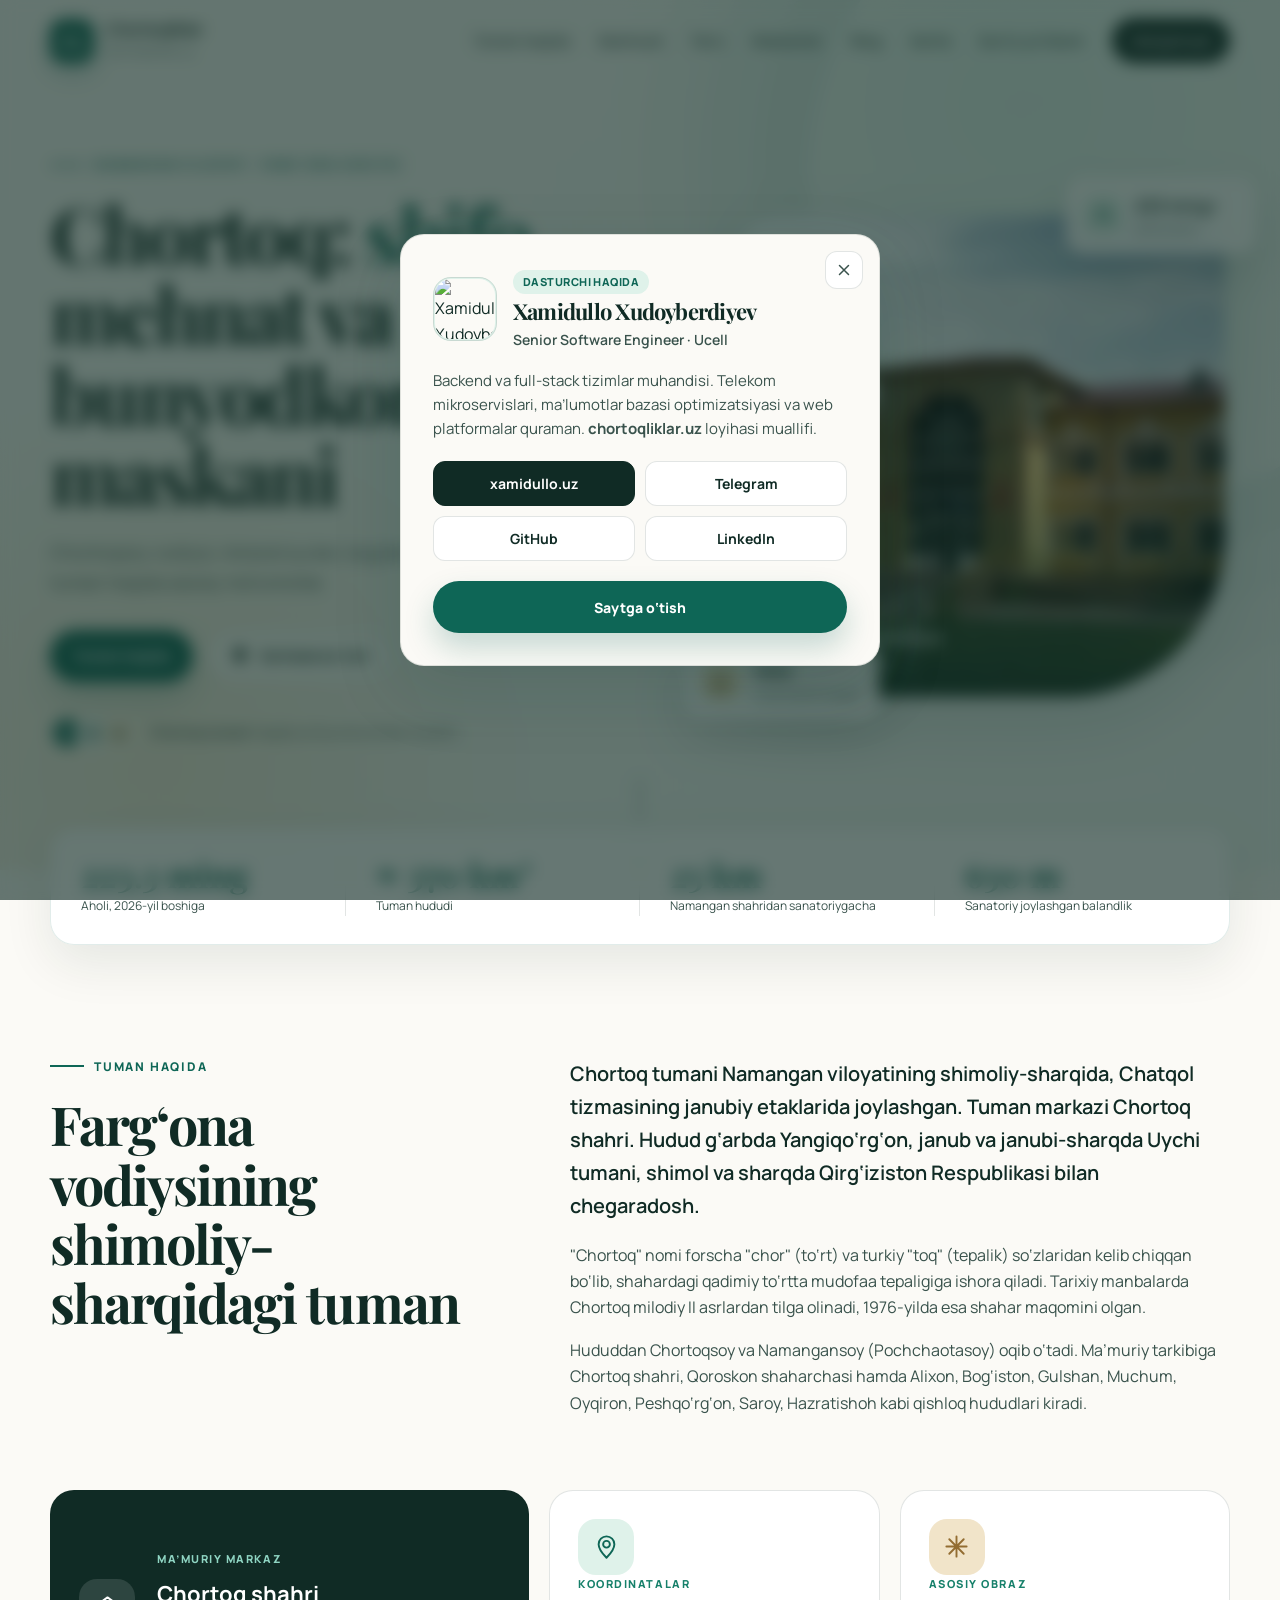
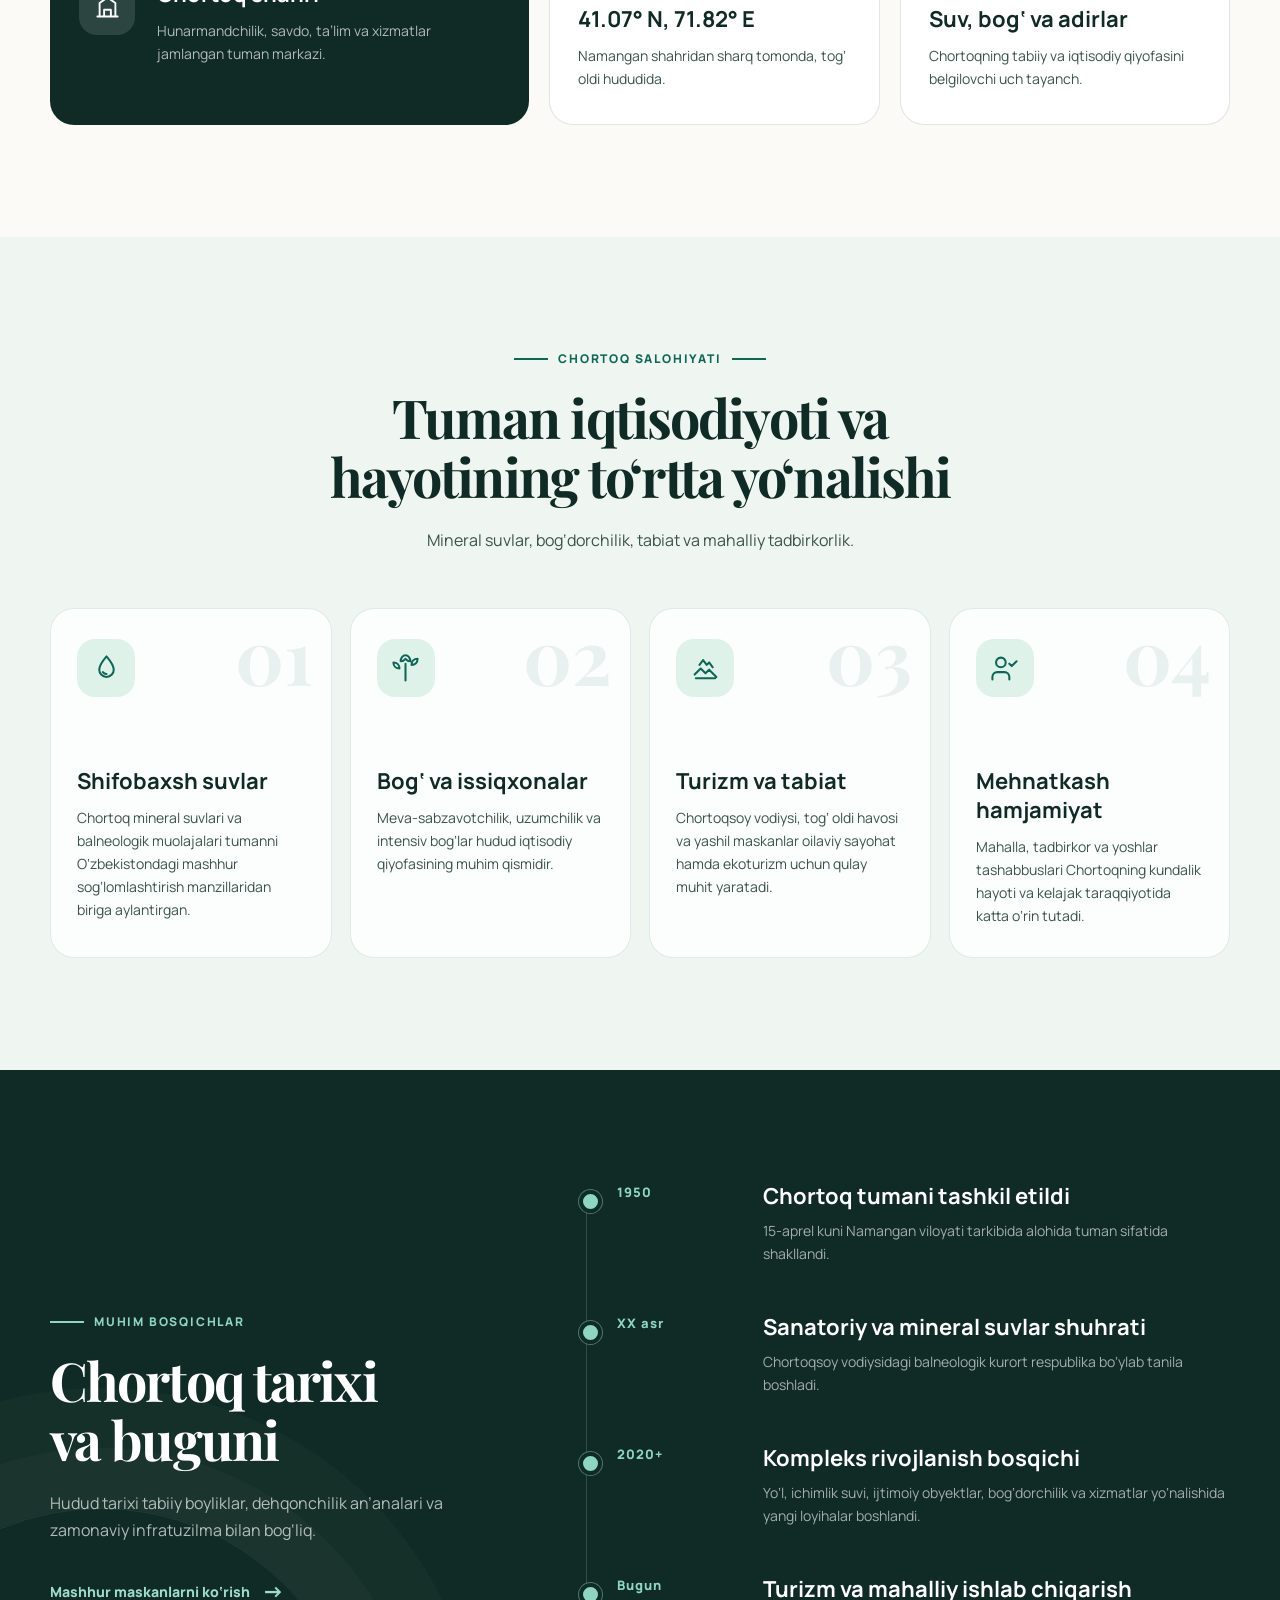
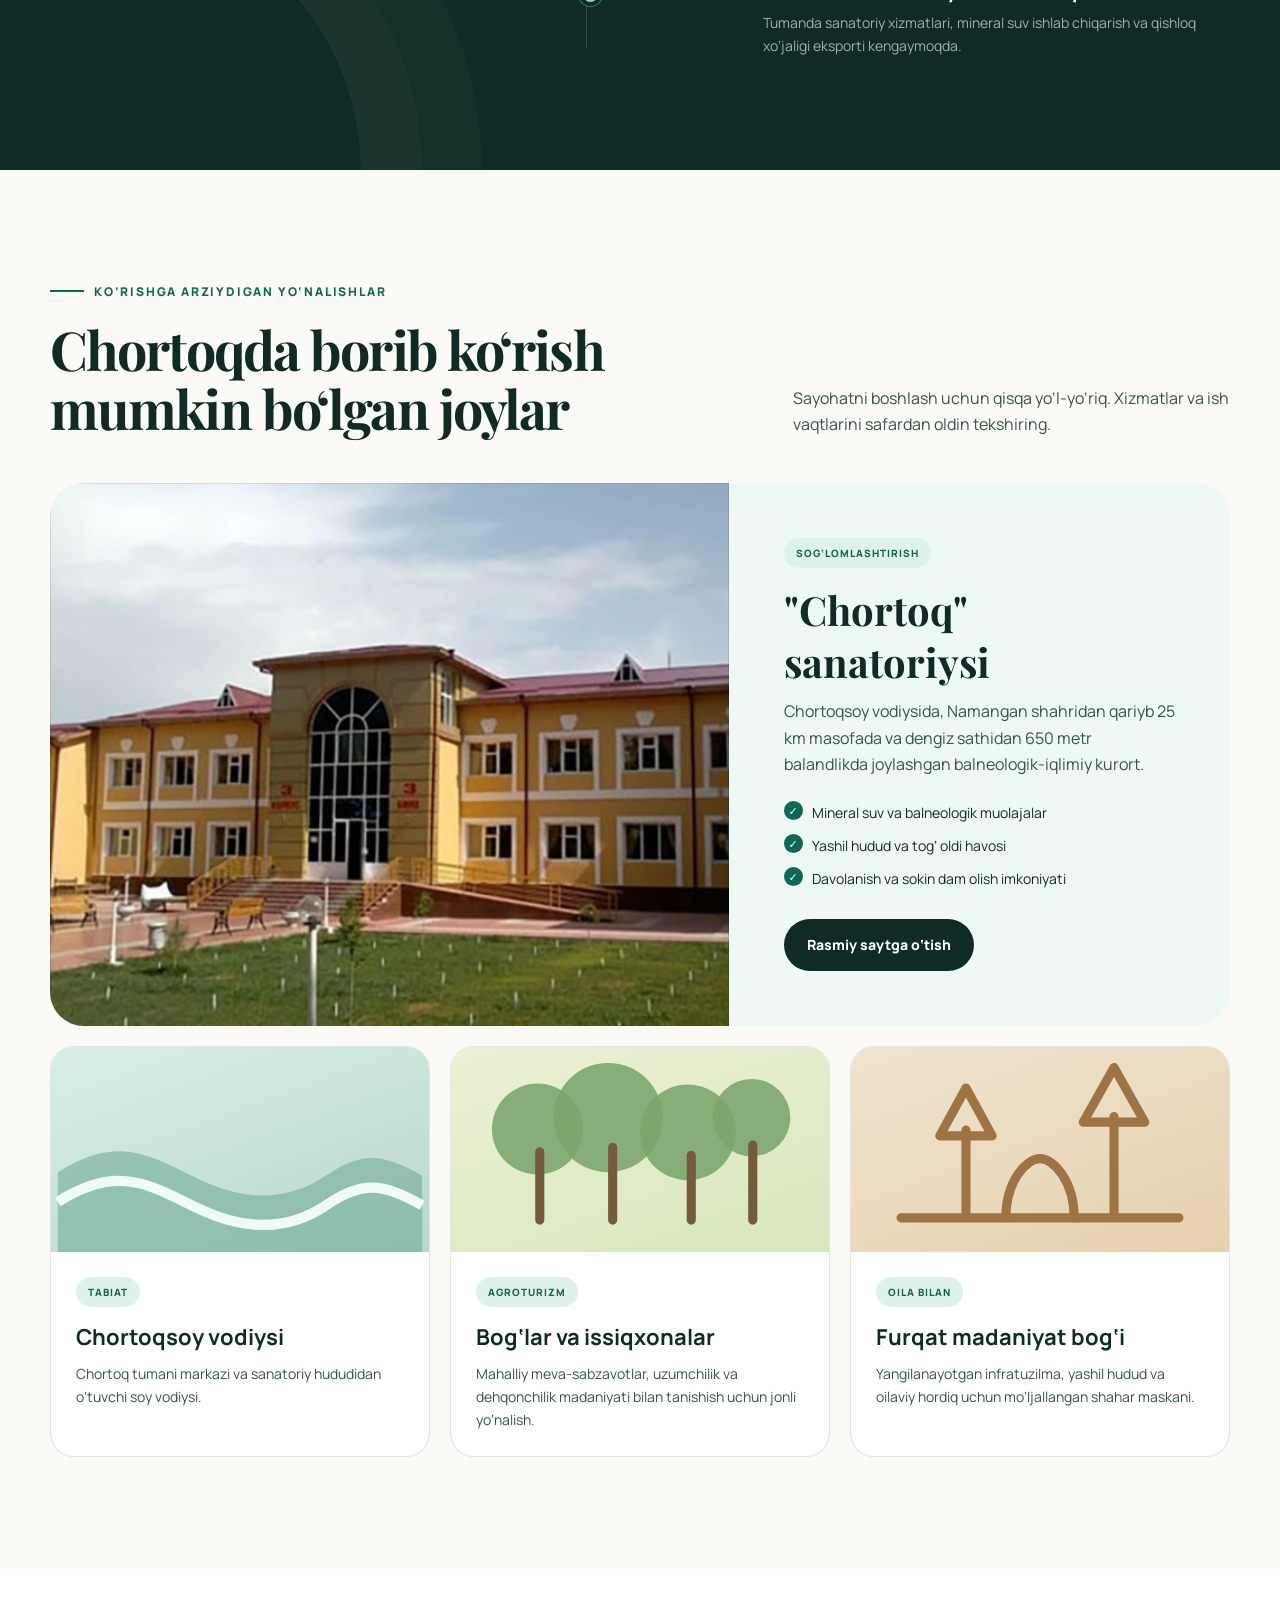
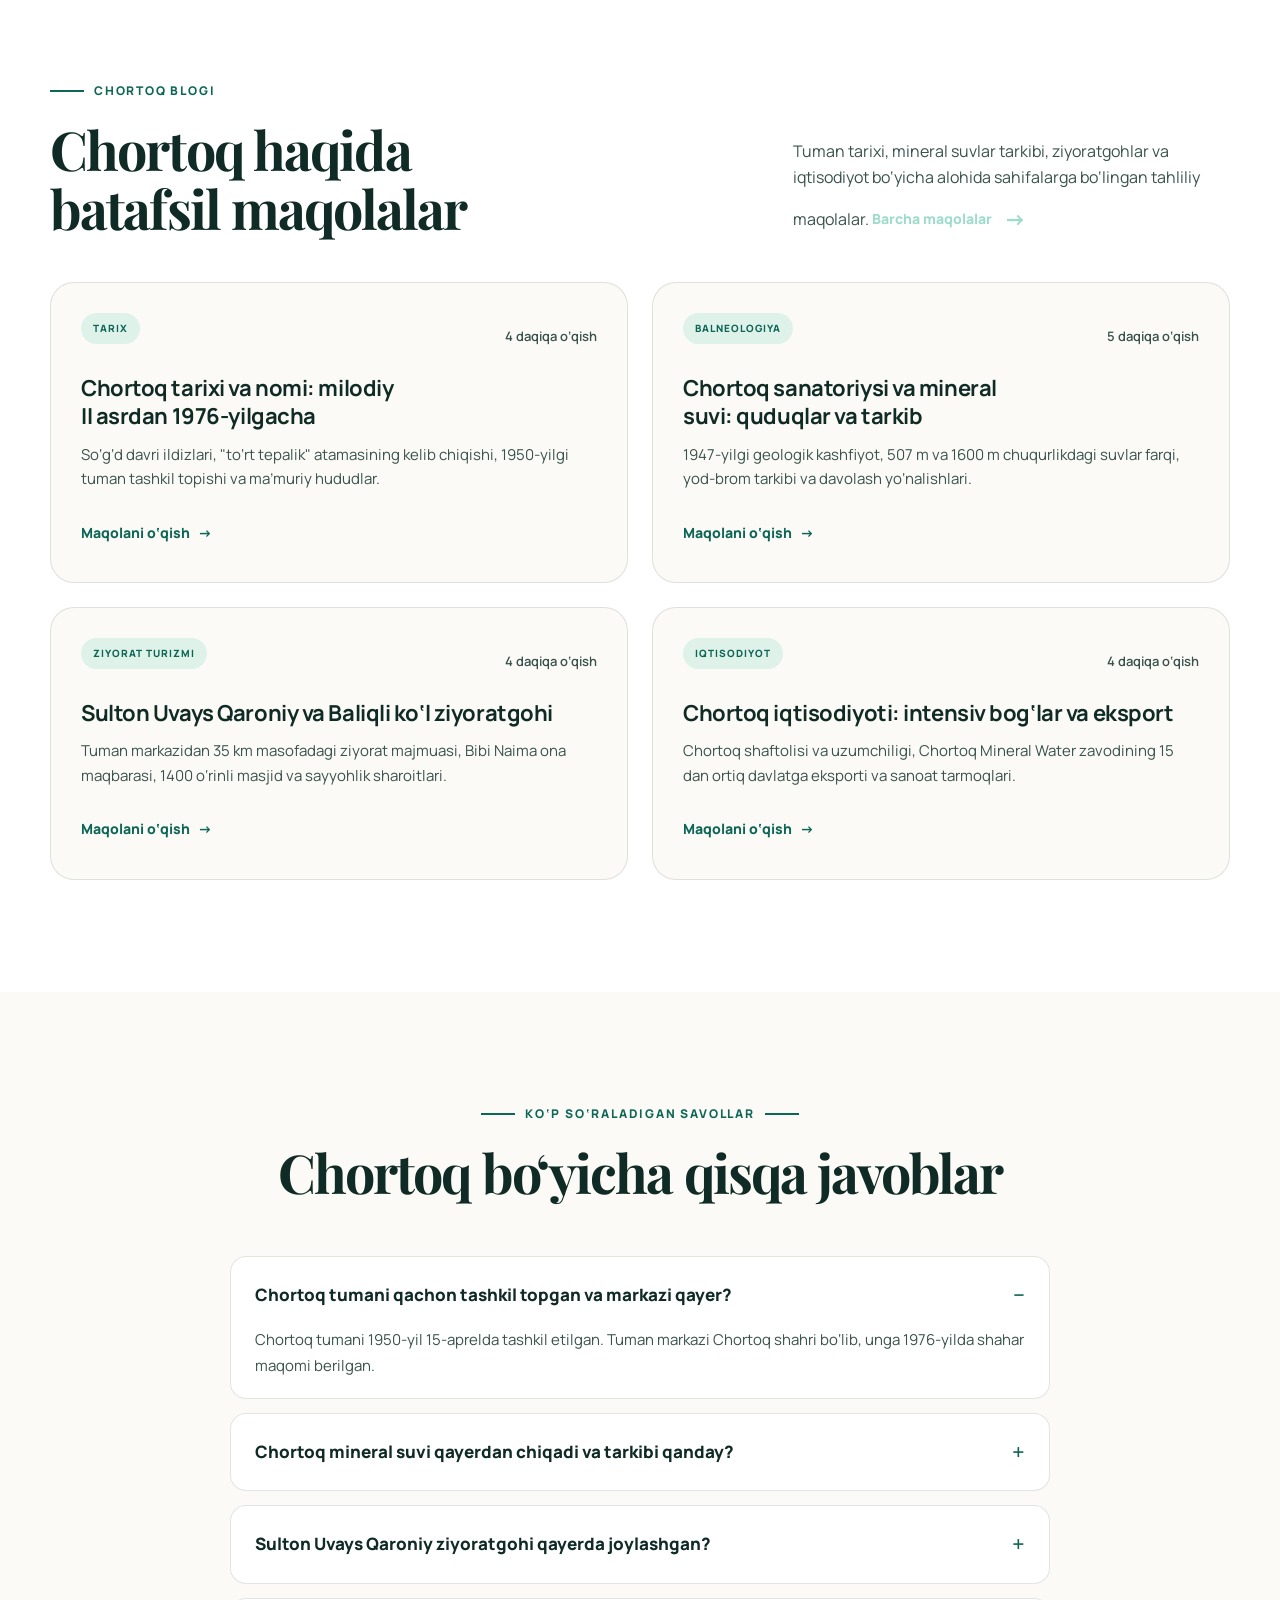
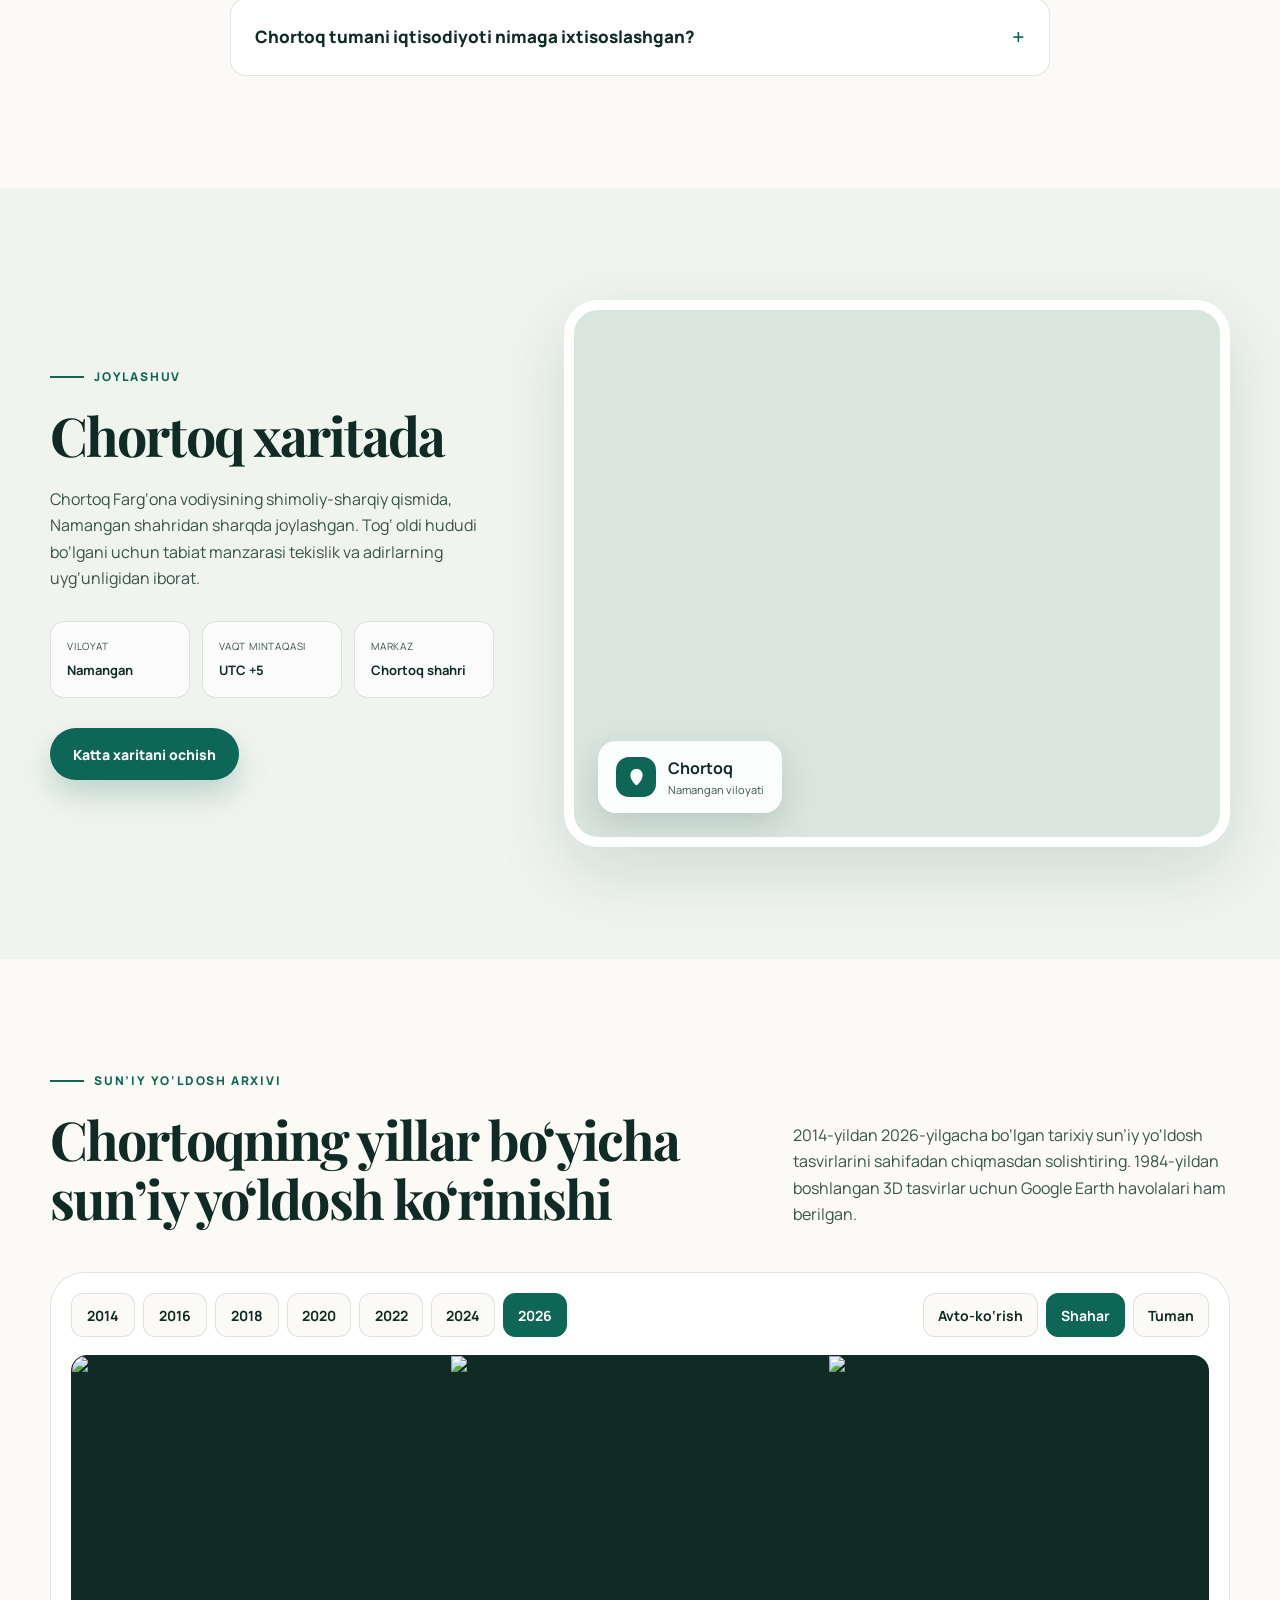
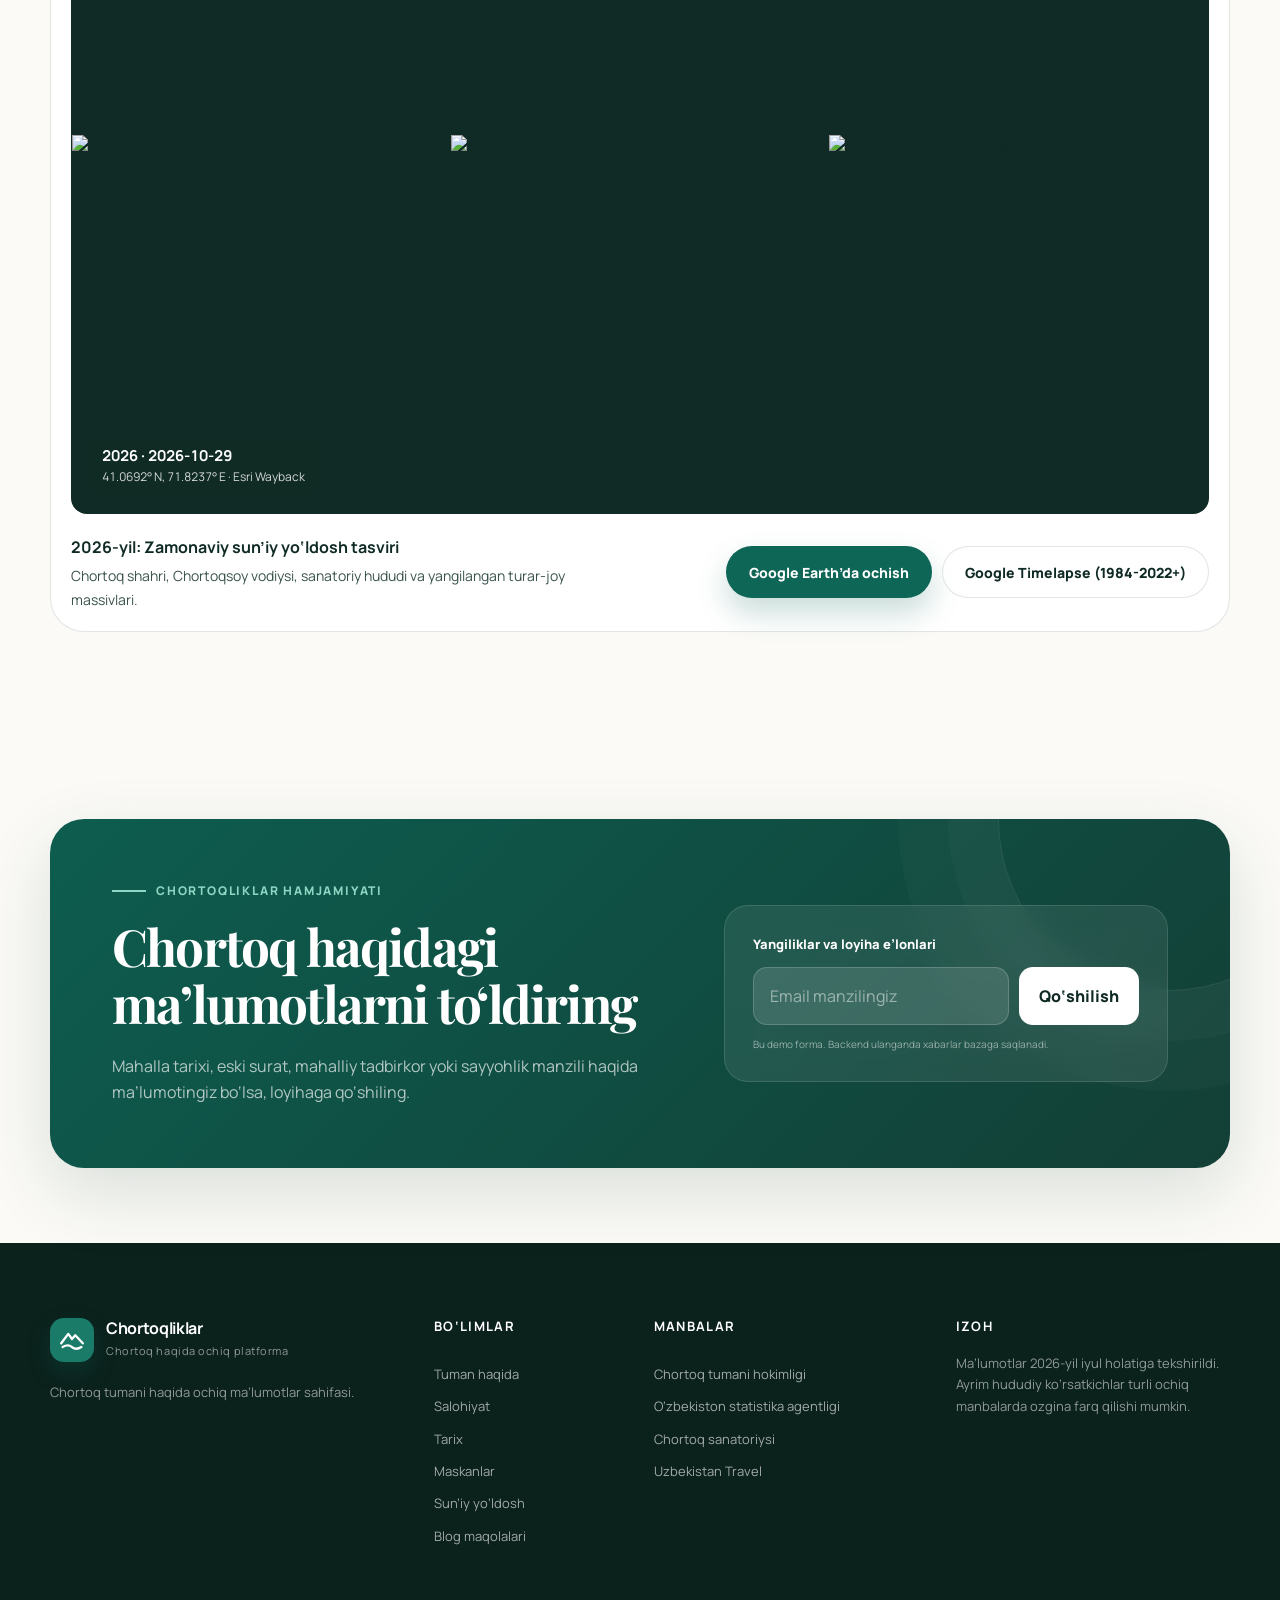
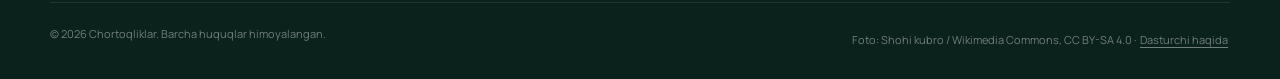
==== commit bce86d00: "Add blog, SEO, developer modal, satellite archive, and UI polish" ====
--- a/index.html
+++ b/index.html
@@ -4,13 +4,22 @@
   <meta charset="utf-8" />
   <meta name="viewport" content="width=device-width, initial-scale=1" />
   <meta name="theme-color" content="#0e5d4f" />
-  <meta name="description" content="Chortoq tumani haqida zamonaviy va ishonchli ma'lumotlar: tarix, tabiat, shifobaxsh maskanlar, iqtisodiy salohiyat va xarita." />
-  <meta name="keywords" content="Chortoq, Chortoq tumani, Namangan, Chortoq sanatoriysi, Chortoq mineral suvi, chortoqliklar" />
-  <meta property="og:title" content="Chortoqliklar — Chortoq tumani haqida" />
-  <meta property="og:description" content="To‘rt adir bag‘ridagi shifo, mehnat va bunyodkorlik maskani." />
+  <meta name="description" content="Chortoq tumani haqida ma'lumotlar: tarix, tabiat, sanatoriy, iqtisodiyot, ziyoratgohlar va xarita." />
+  <meta name="keywords" content="Chortoq, Chortoq tumani, Namangan, Chortoq sanatoriysi, Chortoq mineral suvi, Sulton Uvays Qaroniy, Baliqli ko'l, chortoqliklar" />
+  <meta name="robots" content="index, follow, max-image-preview:large" />
+  <link rel="canonical" href="https://chortoqliklar.uz/" />
+  <meta property="og:site_name" content="Chortoqliklar.uz" />
+  <meta property="og:locale" content="uz_UZ" />
+  <meta property="og:url" content="https://chortoqliklar.uz/" />
+  <meta property="og:title" content="Chortoqliklar. Chortoq tumani haqida" />
+  <meta property="og:description" content="Chortoq tumani: tarix, mineral suvlar, bog‘dorchilik, ziyoratgohlar va xarita." />
   <meta property="og:type" content="website" />
-  <meta property="og:image" content="assets/chortoq-sanatorium.png" />
-  <title>Chortoqliklar — Chortoq tumani</title>
+  <meta property="og:image" content="https://chortoqliklar.uz/assets/chortoq-sanatorium.png" />
+  <meta name="twitter:card" content="summary_large_image" />
+  <meta name="twitter:title" content="Chortoqliklar. Chortoq tumani haqida" />
+  <meta name="twitter:description" content="Chortoq tumani: tarix, mineral suvlar, bog‘dorchilik, ziyoratgohlar va xarita." />
+  <meta name="twitter:image" content="https://chortoqliklar.uz/assets/chortoq-sanatorium.png" />
+  <title>Chortoqliklar. Chortoq tumani</title>
   <link rel="icon" href="assets/favicon.svg" type="image/svg+xml" />
   <link rel="preconnect" href="https://fonts.googleapis.com" />
   <link rel="preconnect" href="https://fonts.gstatic.com" crossorigin />
@@ -19,22 +28,70 @@
   <script type="application/ld+json">
   {
     "@context": "https://schema.org",
-    "@type": "Place",
-    "name": "Chortoq tumani",
-    "description": "Namangan viloyatidagi tarixiy, agrar va sog‘lomlashtirish salohiyatiga ega tuman.",
-    "geo": {
-      "@type": "GeoCoordinates",
-      "latitude": 41.0692,
-      "longitude": 71.8237
-    },
-    "containedInPlace": {
-      "@type": "AdministrativeArea",
-      "name": "Namangan viloyati"
-    }
+    "@graph": [
+      {
+        "@type": "WebSite",
+        "name": "Chortoqliklar.uz",
+        "url": "https://chortoqliklar.uz/",
+        "inLanguage": "uz"
+      },
+      {
+        "@type": "Place",
+        "name": "Chortoq tumani",
+        "url": "https://chortoqliklar.uz/",
+        "description": "Namangan viloyatidagi tarixiy, agrar va sog‘lomlashtirish salohiyatiga ega tuman.",
+        "geo": {
+          "@type": "GeoCoordinates",
+          "latitude": 41.0692,
+          "longitude": 71.8237
+        },
+        "containedInPlace": {
+          "@type": "AdministrativeArea",
+          "name": "Namangan viloyati"
+        }
+      },
+      {
+        "@type": "FAQPage",
+        "mainEntity": [
+          {
+            "@type": "Question",
+            "name": "Chortoq tumani qachon tashkil topgan va markazi qayer?",
+            "acceptedAnswer": {
+              "@type": "Answer",
+              "text": "Chortoq tumani 1950-yil 15-aprelda tashkil etilgan. Tuman markazi Chortoq shahri bo‘lib, unga 1976-yilda shahar maqomi berilgan."
+            }
+          },
+          {
+            "@type": "Question",
+            "name": "Chortoq mineral suvi qayerdan chiqadi va tarkibi qanday?",
+            "acceptedAnswer": {
+              "@type": "Answer",
+              "text": "Chortoqsoy vodiysida 1947-1948-yillarda topilgan mineral suv ikki asosiy qatlamdan olinadi: 507 m chuqurlikdan +32..+34 darajali ichimlik mineral suvi va 1200-1600 m chuqurlikdan +44..+55 darajali yod-bromli termal suv."
+            }
+          },
+          {
+            "@type": "Question",
+            "name": "Sulton Uvays Qaroniy ziyoratgohi qayerda joylashgan?",
+            "acceptedAnswer": {
+              "@type": "Answer",
+              "text": "Sulton Uvays Qaroniy majmuasi Chortoq tumani markazidan qariyb 35 km uzoqlikdagi Baliqli ko‘l qishlog‘ida joylashgan."
+            }
+          },
+          {
+            "@type": "Question",
+            "name": "Chortoq tumani iqtisodiyoti nimaga ixtisoslashgan?",
+            "acceptedAnswer": {
+              "@type": "Answer",
+              "text": "Tuman iqtisodiyoti intensiv bog‘dorchilik (shaftoli, gilos, olcha, uzum), Chortoq Mineral Water kabi sanoat korxonalari hamda sanatoriy va ziyorat turizmiga asoslangan."
+            }
+          }
+        ]
+      }
+    ]
   }
   </script>
 </head>
-<body>
+<body data-dev-popup="auto">
   <a class="skip-link" href="#main">Asosiy qismga o‘tish</a>
 
   <header class="site-header" id="top">
@@ -57,12 +114,14 @@
       </button>
 
       <nav class="site-nav" id="site-nav" aria-label="Asosiy navigatsiya">
-        <a href="#haqida">Tuman haqida</a>
-        <a href="#salohiyat">Salohiyat</a>
-        <a href="#tarix">Tarix</a>
-        <a href="#maskanlar">Maskanlar</a>
-        <a href="#xarita">Xarita</a>
-        <a class="nav-cta" href="#hamjamiyat">Hamjamiyat</a>
+        <a href="#about">Tuman haqida</a>
+        <a href="#potential">Salohiyat</a>
+        <a href="#history">Tarix</a>
+        <a href="#places">Maskanlar</a>
+        <a href="#blog">Blog</a>
+        <a href="#map">Xarita</a>
+        <a href="#satellite">Sun’iy yo‘ldosh</a>
+        <a class="nav-cta" href="#community">Hamjamiyat</a>
       </nav>
     </div>
   </header>
@@ -72,14 +131,14 @@
       <div class="hero-noise" aria-hidden="true"></div>
       <div class="container hero-grid">
         <div class="hero-copy reveal">
-          <div class="eyebrow"><span></span> Namangan viloyatining betakror go‘shasi</div>
-          <h1 id="hero-title">Chortoq — <em>shifo</em>, mehnat va bunyodkorlik maskani</h1>
+          <div class="eyebrow"><span></span> Namangan viloyati · Farg‘ona vodiysi</div>
+          <h1 id="hero-title">Chortoq: <em>shifo</em>, mehnat va bunyodkorlik maskani</h1>
           <p class="hero-lead">
-            Chortoqsoy vodiysi, shifobaxsh mineral suvlari, serhosil bog‘lari va mehnatkash insonlari bilan tanilgan tuman haqida bir sahifada eng muhim ma’lumotlar.
+            Chortoqsoy vodiysi, mineral suvlari, bog‘lari va aholisi bilan tanilgan tuman haqida asosiy ma’lumotlar.
           </p>
           <div class="hero-actions">
-            <a class="button button-primary" href="#haqida">Chortoqni kashf eting</a>
-            <a class="button button-ghost" href="#xarita">
+            <a class="button button-primary" href="#about">Tuman haqida</a>
+            <a class="button button-ghost" href="#map">
               <svg viewBox="0 0 24 24" aria-hidden="true"><path d="M12 21s7-5.3 7-12A7 7 0 1 0 5 9c0 6.7 7 12 7 12Zm0-9a3 3 0 1 0 0-6 3 3 0 0 0 0 6Z"/></svg>
               Xaritada ko‘rish
             </a>
@@ -88,7 +147,7 @@
             <div class="avatar-stack" aria-hidden="true">
               <span>Ch</span><span>Nt</span><span>Uz</span>
             </div>
-            <p><strong>Chortoqliklar uchun,</strong> Chortoqni sevganlar tomonidan yaratilgan.</p>
+            <p><strong>Chortoq tumani</strong> haqida ochiq ma’lumotlar to‘plami.</p>
           </div>
         </div>
 
@@ -139,18 +198,21 @@
       </div>
     </section>
 
-    <section class="section about" id="haqida">
+    <section class="section about" id="about">
       <div class="container split-grid">
         <div class="section-heading reveal">
           <div class="eyebrow"><span></span> Tuman haqida</div>
-          <h2>Farg‘ona vodiysining shimoliy-sharqidagi sermazmun hudud</h2>
+          <h2>Farg‘ona vodiysining shimoliy-sharqidagi tuman</h2>
         </div>
         <div class="about-copy reveal delay-1">
           <p class="lead-copy">
-            Chortoq tumani Namangan viloyatining shimoliy-sharqida joylashgan. Tuman markazi — Chortoq shahri. Hudud g‘arbda Yangiqo‘rg‘on, janub va janubi-sharqda Uychi tumani, shimol va sharqda esa Qirg‘iziston Respublikasi bilan chegaradosh.
+            Chortoq tumani Namangan viloyatining shimoliy-sharqida, Chatqol tizmasining janubiy etaklarida joylashgan. Tuman markazi Chortoq shahri. Hudud g‘arbda Yangiqo‘rg‘on, janub va janubi-sharqda Uychi tumani, shimol va sharqda Qirg‘iziston Respublikasi bilan chegaradosh.
           </p>
           <p>
-            “Chortoq” nomi ko‘pincha “to‘rt tepalik” ma’nosi bilan izohlanadi. Tuman tabiiy iqlimi, tog‘ oldi manzaralari, Chortoqsoy vodiysi va mineral suv manbalari bilan ajralib turadi. Bu imkoniyatlar qishloq xo‘jaligi, sog‘lomlashtirish va ichki turizmning bir-birini to‘ldirib rivojlanishiga zamin yaratadi.
+            "Chortoq" nomi forscha "chor" (to‘rt) va turkiy "toq" (tepalik) so‘zlaridan kelib chiqqan bo‘lib, shahardagi qadimiy to‘rtta mudofaa tepaligiga ishora qiladi. Tarixiy manbalarda Chortoq milodiy II asrlardan tilga olinadi, 1976-yilda esa shahar maqomini olgan.
+          </p>
+          <p>
+            Hududdan Chortoqsoy va Namangansoy (Pochchaotasoy) oqib o‘tadi. Ma’muriy tarkibiga Chortoq shahri, Qoroskon shaharchasi hamda Alixon, Bog‘iston, Gulshan, Muchum, Oyqiron, Peshqo‘rg‘on, Saroy, Hazratishoh kabi qishloq hududlari kiradi.
           </p>
         </div>
       </div>
@@ -185,12 +247,12 @@
       </div>
     </section>
 
-    <section class="section potential" id="salohiyat">
+    <section class="section potential" id="potential">
       <div class="container">
         <div class="center-heading reveal">
           <div class="eyebrow centered"><span></span> Chortoq salohiyati <span></span></div>
-          <h2>Hududni ajratib turadigan to‘rtta kuch</h2>
-          <p>Tabiat, salomatlik, dehqonchilik va inson kapitali Chortoq rivojining asosiy tayanchlaridir.</p>
+          <h2>Tuman iqtisodiyoti va hayotining to‘rtta yo‘nalishi</h2>
+          <p>Mineral suvlar, bog‘dorchilik, tabiat va mahalliy tadbirkorlik.</p>
         </div>
 
         <div class="feature-grid">
@@ -233,13 +295,13 @@
       </div>
     </section>
 
-    <section class="section history" id="tarix">
+    <section class="section history" id="history">
       <div class="container history-grid">
         <div class="history-intro reveal">
           <div class="eyebrow light"><span></span> Muhim bosqichlar</div>
-          <h2>Chortoqning kechasi, buguni va ertasi</h2>
-          <p>Hudud tarixi tabiiy boyliklar, dehqonchilik an’analari va zamonaviy infratuzilma bilan chambarchas bog‘liq.</p>
-          <a class="text-link" href="#maskanlar">Mashhur maskanlarni ko‘rish <span>→</span></a>
+          <h2>Chortoq tarixi va buguni</h2>
+          <p>Hudud tarixi tabiiy boyliklar, dehqonchilik an’analari va zamonaviy infratuzilma bilan bog‘liq.</p>
+          <a class="text-link" href="#places">Mashhur maskanlarni ko‘rish <span>→</span></a>
         </div>
 
         <div class="timeline">
@@ -267,22 +329,22 @@
           <article class="timeline-item reveal delay-3">
             <span class="timeline-year">Bugun</span>
             <div>
-              <h3>Turizm va mahalliy brendlar davri</h3>
-              <p>Chortoq nomi salomatlik, mineral suv, agro-mahsulot va yashil turizm bilan tobora kuchliroq bog‘lanmoqda.</p>
-            </div>
-          </article>
-        </div>
-      </div>
-    </section>
-
-    <section class="section places" id="maskanlar">
+              <h3>Turizm va mahalliy ishlab chiqarish</h3>
+              <p>Tumanda sanatoriy xizmatlari, mineral suv ishlab chiqarish va qishloq xo‘jaligi eksporti kengaymoqda.</p>
+            </div>
+          </article>
+        </div>
+      </div>
+    </section>
+
+    <section class="section places" id="places">
       <div class="container">
         <div class="section-heading inline-heading reveal">
           <div>
             <div class="eyebrow"><span></span> Ko‘rishga arziydigan yo‘nalishlar</div>
-            <h2>Chortoqni his qiladigan maskanlar</h2>
-          </div>
-          <p>Bu ro‘yxat sayohatni boshlash uchun qisqa yo‘l-yo‘riq. Mahalliy xizmatlar va ish vaqtlarini safardan oldin tekshirish tavsiya etiladi.</p>
+            <h2>Chortoqda borib ko‘rish mumkin bo‘lgan joylar</h2>
+          </div>
+          <p>Sayohatni boshlash uchun qisqa yo‘l-yo‘riq. Xizmatlar va ish vaqtlarini safardan oldin tekshiring.</p>
         </div>
 
         <article class="sanatorium-feature reveal">
@@ -291,7 +353,7 @@
           </div>
           <div class="sanatorium-copy">
             <span class="place-tag">Sog‘lomlashtirish</span>
-            <h3>“Chortoq” sanatoriysi</h3>
+            <h3>"Chortoq" sanatoriysi</h3>
             <p>Chortoqsoy vodiysida, Namangan shahridan qariyb 25 km masofada va dengiz sathidan 650 metr balandlikda joylashgan balneologik-iqlimiy kurort.</p>
             <ul class="check-list">
               <li>Mineral suv va balneologik muolajalar</li>
@@ -310,7 +372,7 @@
             <div class="place-content">
               <span class="place-tag">Tabiat</span>
               <h3>Chortoqsoy vodiysi</h3>
-              <p>Hududning tabiiy qiyofasi va sog‘lomlashtirish muhitini shakllantirgan yashil vodiy.</p>
+              <p>Chortoq tumani markazi va sanatoriy hududidan o‘tuvchi soy vodiysi.</p>
             </div>
           </article>
 
@@ -339,7 +401,92 @@
       </div>
     </section>
 
-    <section class="section map-section" id="xarita">
+    <section class="section blog-section" id="blog">
+      <div class="container">
+        <div class="section-heading inline-heading reveal">
+          <div>
+            <div class="eyebrow"><span></span> Chortoq blogi</div>
+            <h2>Chortoq haqida batafsil maqolalar</h2>
+          </div>
+          <p>
+            Tuman tarixi, mineral suvlar tarkibi, ziyoratgohlar va iqtisodiyot bo‘yicha alohida sahifalarga bo‘lingan tahliliy maqolalar.
+            <a class="text-link inline-blog-link" href="blog/index.html">Barcha maqolalar <span>→</span></a>
+          </p>
+        </div>
+
+        <div class="blog-grid">
+          <article class="blog-card reveal">
+            <div class="blog-meta">
+              <span class="place-tag">Tarix</span>
+              <span>4 daqiqa o‘qish</span>
+            </div>
+            <h3><a href="blog/chortoq-tarixi.html">Chortoq tarixi va nomi: milodiy II asrdan 1976-yilgacha</a></h3>
+            <p>So‘g‘d davri ildizlari, "to‘rt tepalik" atamasining kelib chiqishi, 1950-yilgi tuman tashkil topishi va ma’muriy hududlar.</p>
+            <a class="blog-read" href="blog/chortoq-tarixi.html">Maqolani o‘qish <span>→</span></a>
+          </article>
+
+          <article class="blog-card reveal delay-1">
+            <div class="blog-meta">
+              <span class="place-tag">Balneologiya</span>
+              <span>5 daqiqa o‘qish</span>
+            </div>
+            <h3><a href="blog/chortoq-mineral-suvi-va-sanatoriy.html">Chortoq sanatoriysi va mineral suvi: quduqlar va tarkib</a></h3>
+            <p>1947-yilgi geologik kashfiyot, 507 m va 1600 m chuqurlikdagi suvlar farqi, yod-brom tarkibi va davolash yo‘nalishlari.</p>
+            <a class="blog-read" href="blog/chortoq-mineral-suvi-va-sanatoriy.html">Maqolani o‘qish <span>→</span></a>
+          </article>
+
+          <article class="blog-card reveal delay-2">
+            <div class="blog-meta">
+              <span class="place-tag">Ziyorat turizmi</span>
+              <span>4 daqiqa o‘qish</span>
+            </div>
+            <h3><a href="blog/sulton-uvays-qaroniy-baliqli-kol.html">Sulton Uvays Qaroniy va Baliqli ko‘l ziyoratgohi</a></h3>
+            <p>Tuman markazidan 35 km masofadagi ziyorat majmuasi, Bibi Naima ona maqbarasi, 1400 o‘rinli masjid va sayyohlik sharoitlari.</p>
+            <a class="blog-read" href="blog/sulton-uvays-qaroniy-baliqli-kol.html">Maqolani o‘qish <span>→</span></a>
+          </article>
+
+          <article class="blog-card reveal delay-3">
+            <div class="blog-meta">
+              <span class="place-tag">Iqtisodiyot</span>
+              <span>4 daqiqa o‘qish</span>
+            </div>
+            <h3><a href="blog/chortoq-iqtisodiyoti-va-bogdorchilik.html">Chortoq iqtisodiyoti: intensiv bog‘lar va eksport</a></h3>
+            <p>Chortoq shaftolisi va uzumchiligi, Chortoq Mineral Water zavodining 15 dan ortiq davlatga eksporti va sanoat tarmoqlari.</p>
+            <a class="blog-read" href="blog/chortoq-iqtisodiyoti-va-bogdorchilik.html">Maqolani o‘qish <span>→</span></a>
+          </article>
+        </div>
+      </div>
+    </section>
+
+    <section class="section faq-section" id="faq">
+      <div class="container">
+        <div class="center-heading reveal">
+          <div class="eyebrow centered"><span></span> Ko‘p so‘raladigan savollar <span></span></div>
+          <h2>Chortoq bo‘yicha qisqa javoblar</h2>
+        </div>
+
+        <div class="faq-list">
+          <details class="faq-item reveal" open>
+            <summary>Chortoq tumani qachon tashkil topgan va markazi qayer?</summary>
+            <p>Chortoq tumani 1950-yil 15-aprelda tashkil etilgan. Tuman markazi Chortoq shahri bo‘lib, unga 1976-yilda shahar maqomi berilgan.</p>
+          </details>
+          <details class="faq-item reveal delay-1">
+            <summary>Chortoq mineral suvi qayerdan chiqadi va tarkibi qanday?</summary>
+            <p>Chortoqsoy vodiysida 1947-1948-yillarda neft qidirish vaqtida topilgan. 507 m chuqurlikdan +32..+34 °C ichimlik mineral suvi, 1200-1600 m chuqurlikdan esa +44..+55 °C yod-bromli termal suv olinadi.</p>
+          </details>
+          <details class="faq-item reveal delay-2">
+            <summary>Sulton Uvays Qaroniy ziyoratgohi qayerda joylashgan?</summary>
+            <p>Ziyoratgoh Chortoq tumani markazidan qariyb 35 km uzoqlikdagi Baliqli ko‘l qishlog‘ida joylashgan.</p>
+          </details>
+          <details class="faq-item reveal delay-3">
+            <summary>Chortoq tumani iqtisodiyoti nimaga ixtisoslashgan?</summary>
+            <p>Hudud iqtisodiyoti intensiv bog‘dorchilik (shaftoli, gilos, olcha, uzum), Chortoq Mineral Water kabi sanoat korxonalari hamda sanatoriy va ziyorat turizmiga asoslangan.</p>
+          </details>
+        </div>
+      </div>
+    </section>
+
+    <section class="section map-section" id="map">
       <div class="container map-grid">
         <div class="map-copy reveal">
           <div class="eyebrow"><span></span> Joylashuv</div>
@@ -364,12 +511,65 @@
       </div>
     </section>
 
-    <section class="section community" id="hamjamiyat">
+    <section class="section satellite-section" id="satellite">
+      <div class="container">
+        <div class="section-heading inline-heading reveal">
+          <div>
+            <div class="eyebrow"><span></span> Sun’iy yo‘ldosh arxivi</div>
+            <h2>Chortoqning yillar bo‘yicha sun’iy yo‘ldosh ko‘rinishi</h2>
+          </div>
+          <p>
+            2014-yildan 2026-yilgacha bo‘lgan tarixiy sun’iy yo‘ldosh tasvirlarini sahifadan chiqmasdan solishtiring. 1984-yildan boshlangan 3D tasvirlar uchun Google Earth havolalari ham berilgan.
+          </p>
+        </div>
+
+        <div class="satellite-shell reveal delay-1">
+          <div class="satellite-toolbar">
+            <div class="earth-years" role="group" aria-label="Yilni tanlang">
+              <button class="earth-year-btn" type="button" data-sat-year="2014" aria-pressed="false">2014</button>
+              <button class="earth-year-btn" type="button" data-sat-year="2016" aria-pressed="false">2016</button>
+              <button class="earth-year-btn" type="button" data-sat-year="2018" aria-pressed="false">2018</button>
+              <button class="earth-year-btn" type="button" data-sat-year="2020" aria-pressed="false">2020</button>
+              <button class="earth-year-btn" type="button" data-sat-year="2022" aria-pressed="false">2022</button>
+              <button class="earth-year-btn" type="button" data-sat-year="2024" aria-pressed="false">2024</button>
+              <button class="earth-year-btn active" type="button" data-sat-year="2026" aria-pressed="true">2026</button>
+            </div>
+
+            <div class="satellite-tools">
+              <button class="sat-tool-btn" type="button" id="sat-autoplay" aria-pressed="false">Avto-ko‘rish</button>
+              <button class="sat-tool-btn active" type="button" data-sat-zoom="14" aria-pressed="true">Shahar</button>
+              <button class="sat-tool-btn" type="button" data-sat-zoom="13" aria-pressed="false">Tuman</button>
+            </div>
+          </div>
+
+          <div class="satellite-viewport" id="satellite-viewport">
+            <div class="satellite-grid" id="satellite-grid" aria-live="polite"></div>
+            <div class="satellite-badge">
+              <strong id="sat-badge-year">2026 · 2026-10-29</strong>
+              <span>41.0692° N, 71.8237° E · Esri Wayback</span>
+            </div>
+          </div>
+
+          <div class="satellite-footer">
+            <div class="satellite-note">
+              <strong id="sat-year-title">2026-yil: Zamonaviy sun’iy yo‘ldosh tasviri</strong>
+              <p id="sat-year-desc">Chortoq shahri, Chortoqsoy vodiysi, sanatoriy hududi va yangilangan turar-joy massivlari.</p>
+            </div>
+            <div class="earth-actions">
+              <a class="button button-primary" href="https://earth.google.com/web/@41.0692,71.8237,520a,14000d,35y,0h,0t,0r" target="_blank" rel="noopener">Google Earth’da ochish</a>
+              <a class="button button-ghost" id="sat-timelapse-link" href="https://earthengine.google.com/timelapse#v=41.0692,71.8237,11.5,latLng&t=1.00" target="_blank" rel="noopener">Google Timelapse (1984-2022+)</a>
+            </div>
+          </div>
+        </div>
+      </div>
+    </section>
+
+    <section class="section community" id="community">
       <div class="container community-card reveal">
         <div>
           <div class="eyebrow light"><span></span> Chortoqliklar hamjamiyati</div>
-          <h2>Chortoq haqidagi foydali ma’lumotlarni birga boyitamiz</h2>
-          <p>Mahalla tarixi, qadimiy surat, mahalliy tadbirkor, sayyohlik manzili yoki Chortoq bilan bog‘liq qiziqarli hikoyangiz bormi? Loyihaga qo‘shiling.</p>
+          <h2>Chortoq haqidagi ma’lumotlarni to‘ldiring</h2>
+          <p>Mahalla tarixi, eski surat, mahalliy tadbirkor yoki sayyohlik manzili haqida ma’lumotingiz bo‘lsa, loyihaga qo‘shiling.</p>
         </div>
         <form class="community-form" id="community-form" novalidate>
           <label for="email">Yangiliklar va loyiha e’lonlari</label>
@@ -392,15 +592,17 @@
           </span>
           <span><strong>Chortoqliklar</strong><small>Chortoq haqida ochiq platforma</small></span>
         </a>
-        <p>Chortoq tumani tarixi, buguni va salohiyatini zamonaviy raqamli formatda tanishtiruvchi loyiha.</p>
+        <p>Chortoq tumani haqida ochiq ma’lumotlar sahifasi.</p>
       </div>
 
       <div class="footer-links">
         <h3>Bo‘limlar</h3>
-        <a href="#haqida">Tuman haqida</a>
-        <a href="#salohiyat">Salohiyat</a>
-        <a href="#tarix">Tarix</a>
-        <a href="#maskanlar">Maskanlar</a>
+        <a href="#about">Tuman haqida</a>
+        <a href="#potential">Salohiyat</a>
+        <a href="#history">Tarix</a>
+        <a href="#places">Maskanlar</a>
+        <a href="#satellite">Sun’iy yo‘ldosh</a>
+        <a href="blog/index.html">Blog maqolalari</a>
       </div>
 
       <div class="footer-links">
@@ -418,9 +620,41 @@
     </div>
     <div class="container footer-bottom">
       <p>© <span id="current-year"></span> Chortoqliklar. Barcha huquqlar himoyalangan.</p>
-      <p>Foto: Shohi kubro / Wikimedia Commons, CC BY-SA 4.0.</p>
+      <p>
+        Foto: Shohi kubro / Wikimedia Commons, CC BY-SA 4.0 ·
+        <button class="dev-trigger" type="button" id="open-dev-modal">Dasturchi haqida</button>
+      </p>
     </div>
   </footer>
+
+  <div class="dev-modal" id="dev-modal" role="dialog" aria-modal="true" aria-labelledby="dev-modal-title" hidden>
+    <div class="dev-modal-backdrop" data-close-dev-modal></div>
+    <div class="dev-modal-card" role="document">
+      <button class="dev-modal-close" type="button" aria-label="Oynani yopish" data-close-dev-modal>
+        <svg viewBox="0 0 24 24" aria-hidden="true"><path d="M18 6 6 18M6 6l12 12"/></svg>
+      </button>
+      <div class="dev-modal-head">
+        <img class="dev-avatar" src="https://avatars.githubusercontent.com/u/74096482?v=4" alt="Xamidullo Xudoyberdiyev" width="64" height="64" />
+        <div>
+          <span class="dev-badge">Dasturchi haqida</span>
+          <h2 id="dev-modal-title">Xamidullo Xudoyberdiyev</h2>
+          <p class="dev-role">Senior Software Engineer · Ucell</p>
+        </div>
+      </div>
+      <p class="dev-bio">
+        Backend va full-stack tizimlar muhandisi. Telekom mikroservislari, ma’lumotlar bazasi optimizatsiyasi va web platformalar quraman. <strong>chortoqliklar.uz</strong> loyihasi muallifi.
+      </p>
+      <div class="dev-links">
+        <a class="dev-link dev-link-primary" href="https://xamidullo.uz" target="_blank" rel="noopener">xamidullo.uz</a>
+        <a class="dev-link" href="https://t.me/Xamidullo_Xudoyberdiyev" target="_blank" rel="noopener">Telegram</a>
+        <a class="dev-link" href="https://github.com/xam1dullo" target="_blank" rel="noopener">GitHub</a>
+        <a class="dev-link" href="https://www.linkedin.com/in/xam1dullo/" target="_blank" rel="noopener">LinkedIn</a>
+      </div>
+      <div class="dev-modal-footer">
+        <button class="button button-primary dev-dismiss" type="button" data-close-dev-modal>Saytga o‘tish</button>
+      </div>
+    </div>
+  </div>
 
   <button class="back-to-top" type="button" aria-label="Yuqoriga qaytish">
     <svg viewBox="0 0 24 24" aria-hidden="true"><path d="m18 15-6-6-6 6"/></svg>
--- a/styles.css
+++ b/styles.css
@@ -18,7 +18,11 @@
 }
 
 * { box-sizing: border-box; }
-html { scroll-behavior: smooth; }
+html {
+  scroll-behavior: smooth;
+  -webkit-font-smoothing: antialiased;
+  -moz-osx-font-smoothing: grayscale;
+}
 body {
   margin: 0;
   font-family: "Manrope", system-ui, -apple-system, BlinkMacSystemFont, "Segoe UI", sans-serif;
@@ -27,9 +31,17 @@
   line-height: 1.65;
   overflow-x: hidden;
 }
-body.nav-open { overflow: hidden; }
+body.nav-open,
+body.modal-open { overflow: hidden; }
 img { display: block; max-width: 100%; }
 a { color: inherit; text-decoration: none; }
+a:focus-visible,
+button:focus-visible,
+input:focus-visible,
+summary:focus-visible {
+  outline: 3px solid var(--green);
+  outline-offset: 2px;
+}
 button, input { font: inherit; }
 button { cursor: pointer; }
 svg { display: block; }
@@ -97,7 +109,7 @@
 .site-nav a:hover::after, .site-nav a.active::after { right: 0; }
 .nav-cta { padding: 11px 18px; border-radius: 999px; background: var(--ink); color: #fff !important; }
 .nav-toggle { display: none; width: 44px; height: 44px; padding: 10px; border: 0; border-radius: 12px; background: var(--white); }
-.nav-toggle span { display: block; height: 2px; margin: 5px 0; background: var(--ink); transition: .2s ease; }
+.nav-toggle span { display: block; height: 2px; margin: 5px 0; background: var(--ink); transition: transform .2s ease, opacity .2s ease; }
 
 .hero {
   position: relative;
@@ -140,11 +152,12 @@
 .eyebrow.light { color: #8fd5c3; }
 h1, h2, h3, p { margin-top: 0; }
 h1, h2 { font-family: "Playfair Display", Georgia, serif; letter-spacing: -.035em; }
+h1, h2, h3 { text-wrap: balance; }
 h1 { max-width: 720px; margin-bottom: 24px; font-size: clamp(52px, 6.1vw, 86px); line-height: 1.03; }
 h1 em { color: var(--green); font-style: normal; }
 h2 { margin-bottom: 22px; font-size: clamp(38px, 4.2vw, 60px); line-height: 1.1; }
 h3 { margin-bottom: 10px; font-size: 22px; line-height: 1.3; }
-.hero-lead { max-width: 650px; margin-bottom: 32px; color: var(--ink-soft); font-size: 18px; }
+.hero-lead { max-width: 650px; margin-bottom: 32px; color: var(--ink-soft); font-size: 18px; text-wrap: pretty; }
 .hero-actions { display: flex; flex-wrap: wrap; gap: 14px; }
 .button {
   display: inline-flex;
@@ -157,9 +170,14 @@
   border: 1px solid transparent;
   font-size: 14px;
   font-weight: 800;
-  transition: transform .2s ease, background .2s ease, box-shadow .2s ease;
+  transition: transform 150ms ease-out, background-color 150ms ease-out, border-color 150ms ease-out, box-shadow 150ms ease-out;
 }
 .button:hover { transform: translateY(-2px); }
+.button:active,
+.earth-year-btn:active,
+.sat-tool-btn:active,
+.dev-link:active,
+.dev-modal-close:active { transform: scale(0.97); }
 .button-primary { background: var(--green); color: #fff; box-shadow: 0 15px 30px rgba(14, 102, 86, .22); }
 .button-primary:hover { background: #0a584a; }
 .button-ghost { border-color: var(--line); background: rgba(255,255,255,.62); color: var(--ink); }
@@ -174,7 +192,7 @@
 
 .hero-visual { position: relative; min-height: 550px; }
 .photo-frame { position: absolute; inset: 38px 5px 30px 30px; overflow: hidden; border-radius: 42px 42px 160px 42px; box-shadow: var(--shadow); background: #ccdcd5; }
-.photo-frame img { width: 100%; height: 100%; object-fit: cover; transform: scale(1.03); }
+.photo-frame img { width: 100%; height: 100%; object-fit: cover; transform: scale(1.03); outline: 1px solid rgba(0, 0, 0, .1); outline-offset: -1px; }
 .photo-gradient { position: absolute; inset: 0; background: linear-gradient(to top, rgba(8, 42, 34, .82), transparent 46%); }
 .photo-caption { position: absolute; left: 28px; bottom: 27px; display: flex; align-items: center; gap: 12px; color: white; }
 .caption-dot { width: 10px; height: 10px; border-radius: 50%; background: #8cd4bd; box-shadow: 0 0 0 7px rgba(140, 212, 189, .18); }
@@ -197,7 +215,7 @@
 .stats-grid { display: grid; grid-template-columns: repeat(4, 1fr); overflow: hidden; border: 1px solid rgba(14, 102, 86, .12); border-radius: 24px; background: rgba(255,255,255,.92); box-shadow: 0 18px 50px rgba(16,43,37,.09); backdrop-filter: blur(16px); }
 .stat { position: relative; padding: 28px 30px; }
 .stat:not(:last-child)::after { content: ""; position: absolute; right: 0; top: 24%; bottom: 24%; width: 1px; background: var(--line); }
-.stat-number { display: block; margin-bottom: 5px; color: var(--green); font-family: "Playfair Display", Georgia, serif; font-size: 34px; font-weight: 700; line-height: 1; }
+.stat-number { display: block; margin-bottom: 5px; color: var(--green); font-family: "Playfair Display", Georgia, serif; font-size: 34px; font-weight: 700; line-height: 1; font-variant-numeric: tabular-nums; }
 .stat p { margin: 0; color: var(--ink-soft); font-size: 12px; }
 
 .split-grid { display: grid; grid-template-columns: .8fr 1.2fr; gap: 80px; align-items: start; }
@@ -249,7 +267,7 @@
 .inline-heading p { margin: 0; color: var(--ink-soft); }
 .sanatorium-feature { display: grid; grid-template-columns: 1.15fr .85fr; min-height: 520px; overflow: hidden; border-radius: var(--radius-lg); background: var(--mint-2); }
 .sanatorium-image { min-height: 520px; overflow: hidden; }
-.sanatorium-image img { width: 100%; height: 100%; object-fit: cover; }
+.sanatorium-image img { width: 100%; height: 100%; object-fit: cover; outline: 1px solid rgba(0, 0, 0, .1); outline-offset: -1px; }
 .sanatorium-copy { display: flex; flex-direction: column; justify-content: center; padding: 55px; }
 .place-tag { display: inline-flex; width: max-content; margin-bottom: 16px; padding: 7px 12px; border-radius: 999px; background: var(--mint); color: var(--green); font-size: 10px; font-weight: 800; letter-spacing: .1em; text-transform: uppercase; }
 .sanatorium-copy h3 { font-family: "Playfair Display", serif; font-size: 40px; }
@@ -318,10 +336,10 @@
 .footer-bottom { display: flex; justify-content: space-between; gap: 25px; margin-top: 55px; padding-top: 22px; border-top: 1px solid rgba(255,255,255,.08); color: rgba(255,255,255,.42); font-size: 11px; }
 .footer-bottom p { margin: 0; }
 
-.back-to-top { position: fixed; right: 22px; bottom: 22px; z-index: 80; width: 46px; height: 46px; display: grid; place-items: center; border: 0; border-radius: 15px; background: var(--ink); color: #fff; box-shadow: 0 12px 28px rgba(16,43,37,.22); opacity: 0; visibility: hidden; transform: translateY(12px); transition: .25s ease; }
+.back-to-top { position: fixed; right: 22px; bottom: 22px; z-index: 80; width: 46px; height: 46px; display: grid; place-items: center; border: 0; border-radius: 15px; background: var(--ink); color: #fff; box-shadow: 0 12px 28px rgba(16,43,37,.22); opacity: 0; visibility: hidden; transform: translateY(12px); transition: opacity .2s ease, visibility .2s ease, transform .2s ease; }
 .back-to-top.visible { opacity: 1; visibility: visible; transform: translateY(0); }
 .back-to-top svg { width: 22px; fill: none; stroke: currentColor; stroke-width: 2; stroke-linecap: round; stroke-linejoin: round; }
-.toast { position: fixed; left: 50%; bottom: 26px; z-index: 200; max-width: calc(100% - 40px); padding: 13px 18px; border-radius: 12px; background: var(--ink); color: #fff; box-shadow: 0 15px 35px rgba(16,43,37,.2); font-size: 13px; opacity: 0; visibility: hidden; transform: translate(-50%, 15px); transition: .25s ease; }
+.toast { position: fixed; left: 50%; bottom: 26px; z-index: 200; max-width: calc(100% - 40px); padding: 13px 18px; border-radius: 12px; background: var(--ink); color: #fff; box-shadow: 0 15px 35px rgba(16,43,37,.2); font-size: 13px; opacity: 0; visibility: hidden; transform: translate(-50%, 15px); transition: opacity .2s ease, visibility .2s ease, transform .2s ease; }
 .toast.show { opacity: 1; visibility: visible; transform: translate(-50%, 0); }
 
 .reveal { opacity: 0; transform: translateY(24px); transition: opacity .7s ease, transform .7s ease; }
@@ -424,3 +442,487 @@
   .footer-brand, .footer-meta { grid-column: 1 / -1; }
   .footer-bottom { flex-direction: column; }
 }
+
+.dev-trigger {
+  position: relative;
+  padding: 6px 2px;
+  border: 0;
+  background: none;
+  color: inherit;
+  font: inherit;
+  text-decoration: underline;
+  text-underline-offset: 3px;
+}
+.dev-trigger::after {
+  content: "";
+  position: absolute;
+  inset: -8px -6px;
+}
+.dev-trigger:hover { color: var(--white); }
+
+.dev-modal {
+  position: fixed;
+  inset: 0;
+  z-index: 300;
+  display: grid;
+  place-items: center;
+  padding: 24px;
+  opacity: 0;
+  visibility: hidden;
+  transition: opacity .22s ease, visibility .22s ease;
+}
+.dev-modal[hidden] { display: none; }
+.dev-modal.open {
+  opacity: 1;
+  visibility: visible;
+}
+.dev-modal-backdrop {
+  position: absolute;
+  inset: 0;
+  background: rgba(16, 43, 37, .64);
+  backdrop-filter: blur(8px);
+}
+.dev-modal-card {
+  position: relative;
+  width: min(100%, 480px);
+  padding: 32px;
+  border-radius: var(--radius-md);
+  background: var(--paper);
+  color: var(--ink);
+  border: 1px solid var(--line);
+  box-shadow: var(--shadow);
+  transform: translateY(10px) scale(.98);
+  transition: transform .22s ease;
+}
+.dev-modal.open .dev-modal-card {
+  transform: translateY(0) scale(1);
+}
+.dev-modal-close {
+  position: absolute;
+  top: 16px;
+  right: 16px;
+  width: 38px;
+  height: 38px;
+  display: grid;
+  place-items: center;
+  border: 1px solid var(--line);
+  border-radius: 12px;
+  background: var(--white);
+  color: var(--ink-soft);
+  transition: background .2s ease, color .2s ease;
+}
+.dev-modal-close:hover { background: var(--mint-2); color: var(--ink); }
+.dev-modal-close svg { width: 18px; height: 18px; fill: none; stroke: currentColor; stroke-width: 2; stroke-linecap: round; }
+.dev-modal-head {
+  display: flex;
+  align-items: center;
+  gap: 16px;
+  padding-right: 36px;
+}
+.dev-avatar {
+  width: 64px;
+  height: 64px;
+  border-radius: 18px;
+  object-fit: cover;
+  border: 2px solid var(--mint);
+  outline: 1px solid rgba(0, 0, 0, .1);
+  outline-offset: -1px;
+  flex-shrink: 0;
+}
+.dev-badge {
+  display: inline-block;
+  margin-bottom: 4px;
+  padding: 3px 10px;
+  border-radius: 999px;
+  background: var(--mint);
+  color: var(--green);
+  font-size: 11px;
+  font-weight: 800;
+  letter-spacing: .04em;
+  text-transform: uppercase;
+}
+.dev-modal-head h2 {
+  margin: 0;
+  font-size: 22px;
+  line-height: 1.2;
+}
+.dev-role {
+  margin: 4px 0 0;
+  color: var(--ink-soft);
+  font-size: 14px;
+  font-weight: 600;
+}
+.dev-bio {
+  margin: 18px 0 0;
+  color: var(--ink-soft);
+  font-size: 15px;
+  line-height: 1.6;
+}
+.dev-links {
+  display: grid;
+  grid-template-columns: repeat(2, 1fr);
+  gap: 10px;
+  margin-top: 20px;
+}
+.dev-link {
+  display: inline-flex;
+  align-items: center;
+  justify-content: center;
+  padding: 10px 14px;
+  border-radius: 12px;
+  border: 1px solid var(--line);
+  background: var(--white);
+  font-size: 14px;
+  font-weight: 700;
+  transition: border-color .2s ease, background .2s ease;
+}
+.dev-link:hover { border-color: var(--green); background: var(--mint-2); }
+.dev-link-primary {
+  background: var(--ink);
+  border-color: var(--ink);
+  color: var(--white);
+}
+.dev-link-primary:hover { background: var(--green); border-color: var(--green); }
+.dev-modal-footer { margin-top: 20px; }
+.dev-dismiss { width: 100%; justify-content: center; }
+
+.blog-section { background: var(--white); }
+.inline-blog-link { display: inline-flex; margin-top: 10px; }
+.blog-grid {
+  display: grid;
+  grid-template-columns: repeat(2, 1fr);
+  gap: 24px;
+  margin-top: 42px;
+}
+.blog-card {
+  position: relative;
+  display: flex;
+  flex-direction: column;
+  padding: 30px;
+  border-radius: var(--radius-md);
+  background: var(--paper);
+  border: 1px solid var(--line);
+  cursor: pointer;
+  transition: transform 180ms ease-out, box-shadow 180ms ease-out, border-color 180ms ease-out;
+}
+.blog-card:hover {
+  transform: translateY(-4px);
+  border-color: rgba(14, 102, 86, .35);
+  box-shadow: 0 18px 45px rgba(16, 43, 37, .08);
+}
+.blog-card:active { transform: translateY(-1px) scale(.99); }
+.blog-meta {
+  display: flex;
+  align-items: center;
+  justify-content: space-between;
+  gap: 12px;
+  margin-bottom: 14px;
+  font-size: 13px;
+  color: var(--ink-soft);
+  font-weight: 600;
+}
+.blog-card h3 {
+  margin: 0 0 12px;
+  font-size: 22px;
+  line-height: 1.3;
+  letter-spacing: -.02em;
+}
+.blog-card h3 a::after {
+  content: "";
+  position: absolute;
+  inset: 0;
+  border-radius: inherit;
+}
+.blog-card h3 a:hover { color: var(--green); }
+.blog-card p {
+  margin: 0 0 20px;
+  color: var(--ink-soft);
+  font-size: 15px;
+  flex: 1;
+  text-wrap: pretty;
+}
+.blog-read {
+  position: relative;
+  z-index: 1;
+  display: inline-flex;
+  align-items: center;
+  gap: 8px;
+  min-height: 40px;
+  font-weight: 800;
+  font-size: 14px;
+  color: var(--green);
+}
+.blog-read span { transition: transform 180ms ease-out; }
+.blog-card:hover .blog-read span { transform: translateX(4px); }
+
+.faq-section { background: var(--paper); }
+.faq-list {
+  max-width: 820px;
+  margin: 42px auto 0;
+  display: grid;
+  gap: 14px;
+}
+.faq-item {
+  border-radius: var(--radius-sm);
+  background: var(--white);
+  border: 1px solid var(--line);
+  padding: 20px 24px;
+}
+.faq-item summary {
+  cursor: pointer;
+  font-weight: 800;
+  font-size: 17px;
+  list-style: none;
+  display: flex;
+  align-items: center;
+  justify-content: space-between;
+  gap: 16px;
+}
+.faq-item summary::-webkit-details-marker { display: none; }
+.faq-item summary::after {
+  content: "+";
+  font-size: 22px;
+  font-weight: 500;
+  color: var(--green);
+  flex-shrink: 0;
+}
+.faq-item[open] summary::after { content: "−"; }
+.faq-item p {
+  margin: 14px 0 0;
+  color: var(--ink-soft);
+  font-size: 15px;
+  line-height: 1.7;
+}
+
+.article-hero {
+  padding: 150px 0 56px;
+  background: linear-gradient(135deg, #fbfaf6 0%, #eef7f3 100%);
+  border-bottom: 1px solid var(--line);
+}
+.breadcrumbs {
+  display: flex;
+  flex-wrap: wrap;
+  align-items: center;
+  gap: 8px;
+  margin-bottom: 20px;
+  font-size: 13px;
+  font-weight: 700;
+  color: var(--ink-soft);
+}
+.breadcrumbs a:hover { color: var(--green); }
+.article-hero h1 {
+  max-width: 820px;
+  font-size: clamp(34px, 4.4vw, 54px);
+  line-height: 1.12;
+  margin: 0 0 18px;
+}
+.article-lead {
+  max-width: 720px;
+  margin: 0;
+  font-size: 18px;
+  color: var(--ink-soft);
+}
+.article-info {
+  display: flex;
+  flex-wrap: wrap;
+  gap: 16px;
+  margin-top: 22px;
+  font-size: 13px;
+  font-weight: 700;
+  color: var(--ink-soft);
+}
+.article-section { padding: 64px 0 96px; }
+.article-layout {
+  display: grid;
+  grid-template-columns: minmax(0, 1fr) 320px;
+  gap: 48px;
+  align-items: start;
+}
+.article-body {
+  font-size: 17px;
+  line-height: 1.78;
+}
+.article-body h2 {
+  font-size: clamp(24px, 2.6vw, 32px);
+  margin: 38px 0 14px;
+  line-height: 1.25;
+}
+.article-body h2:first-child { margin-top: 0; }
+.article-body h3 {
+  font-size: 20px;
+  margin: 26px 0 10px;
+}
+.article-body p { margin: 0 0 16px; color: var(--ink); }
+.article-body ul {
+  margin: 0 0 20px;
+  padding-left: 22px;
+}
+.article-body li { margin-bottom: 8px; }
+.article-table-wrap {
+  overflow-x: auto;
+  margin: 24px 0;
+  border-radius: var(--radius-sm);
+  border: 1px solid var(--line);
+  background: var(--white);
+}
+.article-table {
+  width: 100%;
+  border-collapse: collapse;
+  font-size: 15px;
+}
+.article-table th,
+.article-table td {
+  padding: 13px 16px;
+  text-align: left;
+  border-bottom: 1px solid var(--line);
+}
+.article-table th {
+  background: var(--mint-2);
+  font-weight: 800;
+  color: var(--ink);
+}
+.article-table tr:last-child td { border-bottom: 0; }
+.article-sidebar {
+  position: sticky;
+  top: 100px;
+  display: grid;
+  gap: 20px;
+}
+.fact-box {
+  padding: 24px;
+  border-radius: var(--radius-md);
+  background: var(--white);
+  border: 1px solid var(--line);
+}
+.fact-box h3 {
+  margin: 0 0 14px;
+  font-size: 17px;
+}
+.fact-box ul {
+  margin: 0;
+  padding: 0;
+  list-style: none;
+  display: grid;
+  gap: 10px;
+  font-size: 14px;
+  color: var(--ink-soft);
+}
+.fact-box strong { color: var(--ink); }
+.related-section {
+  padding: 64px 0 88px;
+  background: var(--white);
+  border-top: 1px solid var(--line);
+}
+
+.satellite-section { background: var(--paper); }
+.satellite-shell {
+  margin-top: 34px;
+  padding: 20px;
+  border-radius: var(--radius-lg);
+  background: var(--white);
+  border: 1px solid var(--line);
+}
+.satellite-toolbar {
+  display: flex;
+  flex-wrap: wrap;
+  align-items: center;
+  justify-content: space-between;
+  gap: 14px;
+  margin-bottom: 18px;
+}
+.earth-years {
+  display: flex;
+  flex-wrap: wrap;
+  gap: 8px;
+}
+.earth-year-btn,
+.sat-tool-btn {
+  min-width: 64px;
+  min-height: 44px;
+  padding: 8px 14px;
+  border: 1px solid var(--line);
+  border-radius: 12px;
+  background: var(--paper);
+  color: var(--ink);
+  font-size: 14px;
+  font-weight: 700;
+  transition: background .18s ease, border-color .18s ease, color .18s ease;
+}
+.earth-year-btn:hover,
+.sat-tool-btn:hover { border-color: var(--green); background: var(--mint-2); }
+.earth-year-btn.active,
+.sat-tool-btn.active {
+  background: var(--green);
+  border-color: var(--green);
+  color: var(--white);
+}
+.satellite-tools {
+  display: flex;
+  flex-wrap: wrap;
+  gap: 8px;
+}
+.satellite-viewport {
+  position: relative;
+  border-radius: 16px;
+  overflow: hidden;
+  background: #102b25;
+  border: 1px solid var(--line);
+  aspect-ratio: 3 / 2;
+}
+.satellite-grid {
+  display: grid;
+  grid-template-columns: repeat(3, 1fr);
+  grid-template-rows: repeat(2, 1fr);
+  width: 100%;
+  height: 100%;
+}
+.satellite-grid img {
+  width: 100%;
+  height: 100%;
+  object-fit: cover;
+  display: block;
+}
+.satellite-badge {
+  position: absolute;
+  left: 16px;
+  bottom: 16px;
+  padding: 10px 14px;
+  border-radius: 14px;
+  background: rgba(16, 43, 37, .88);
+  color: var(--white);
+  display: grid;
+  gap: 2px;
+}
+.satellite-badge strong { font-size: 15px; line-height: 1.2; font-variant-numeric: tabular-nums; }
+.satellite-badge span { font-size: 12px; opacity: .82; font-variant-numeric: tabular-nums; }
+.satellite-footer {
+  display: flex;
+  flex-wrap: wrap;
+  align-items: center;
+  justify-content: space-between;
+  gap: 18px;
+  margin-top: 20px;
+}
+.satellite-note { max-width: 560px; }
+.satellite-note strong { display: block; font-size: 16px; margin-bottom: 4px; }
+.satellite-note p { margin: 0; font-size: 14px; color: var(--ink-soft); }
+.earth-actions {
+  display: flex;
+  flex-wrap: wrap;
+  gap: 10px;
+}
+
+@media (max-width: 900px) {
+  .article-layout { grid-template-columns: 1fr; }
+  .article-sidebar { position: static; }
+}
+
+@media (max-width: 620px) {
+  .blog-grid { grid-template-columns: 1fr; }
+  .blog-card { padding: 24px; }
+  .article-hero { padding: 124px 0 42px; }
+  .dev-modal { padding: 16px; }
+  .dev-modal-card { padding: 24px 20px; border-radius: 22px; }
+  .dev-modal-head { flex-direction: column; align-items: flex-start; gap: 14px; }
+  .dev-links { grid-template-columns: 1fr; }
+}
